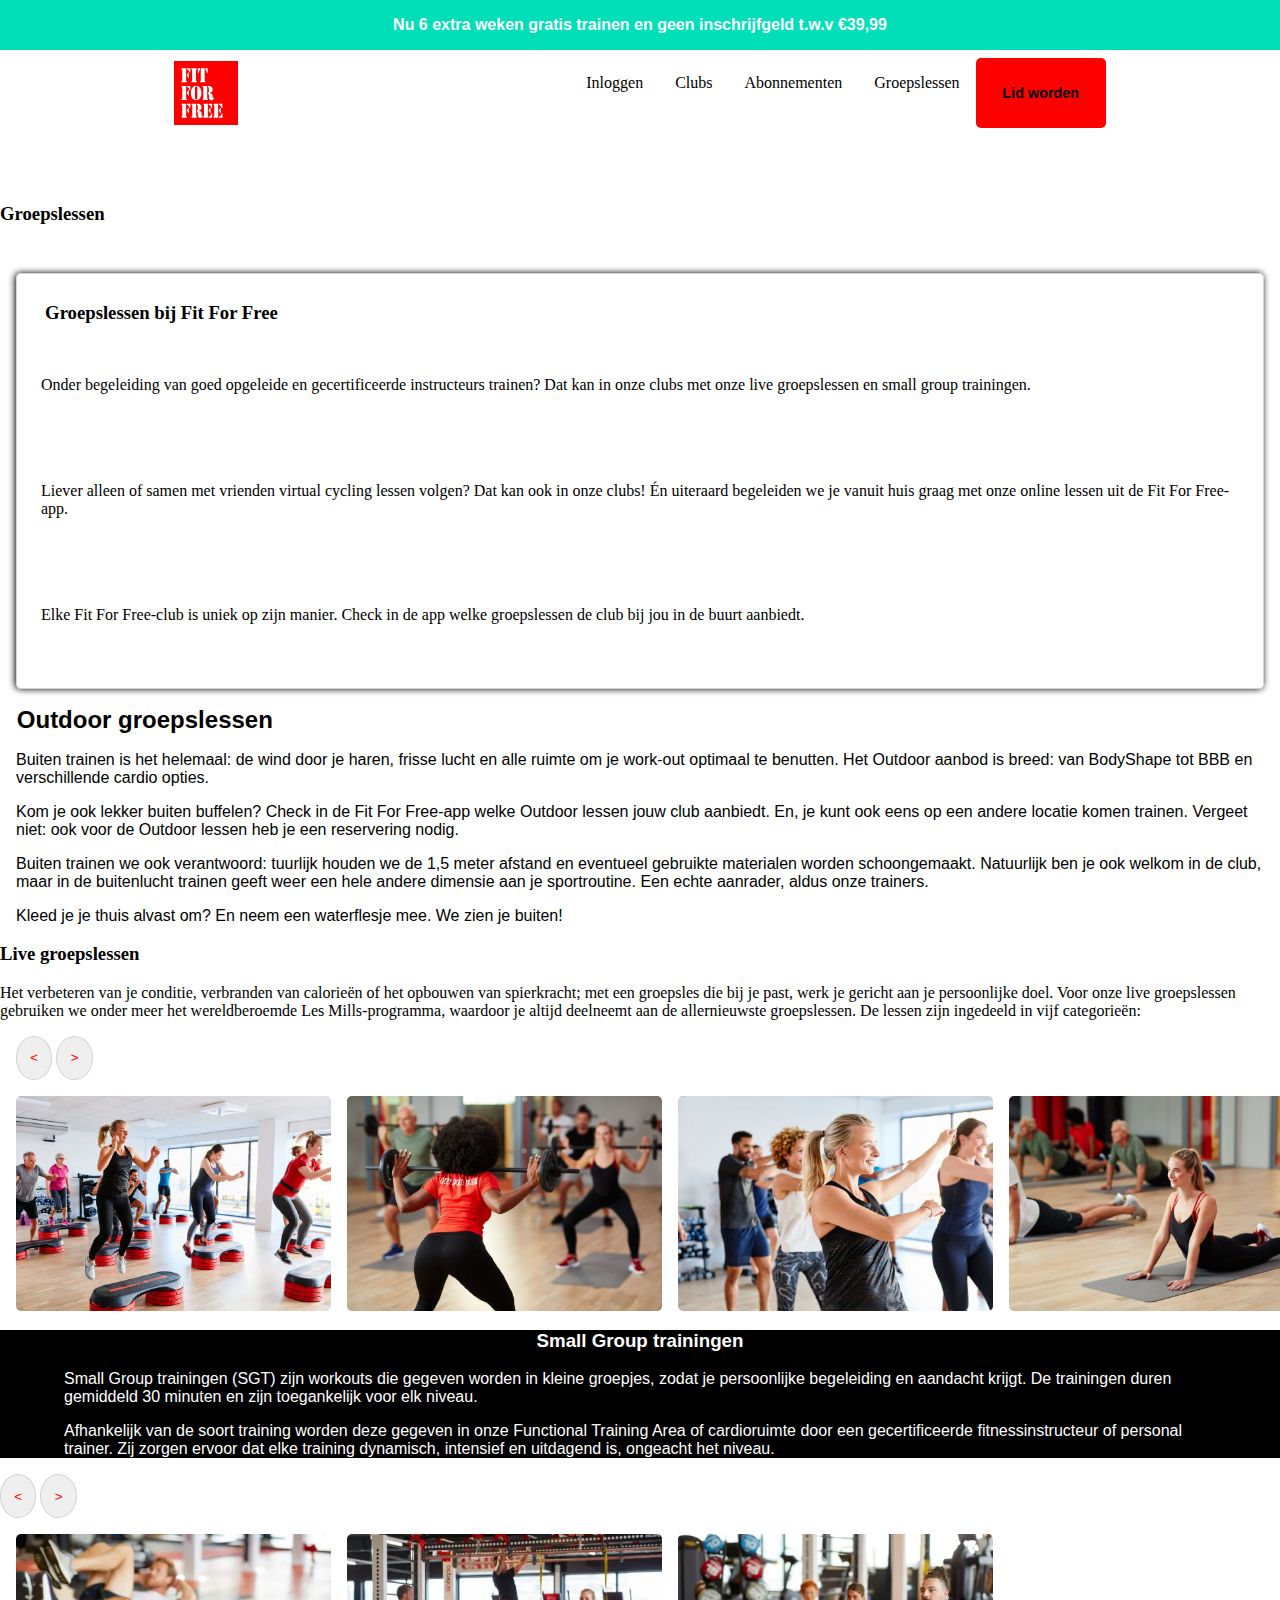
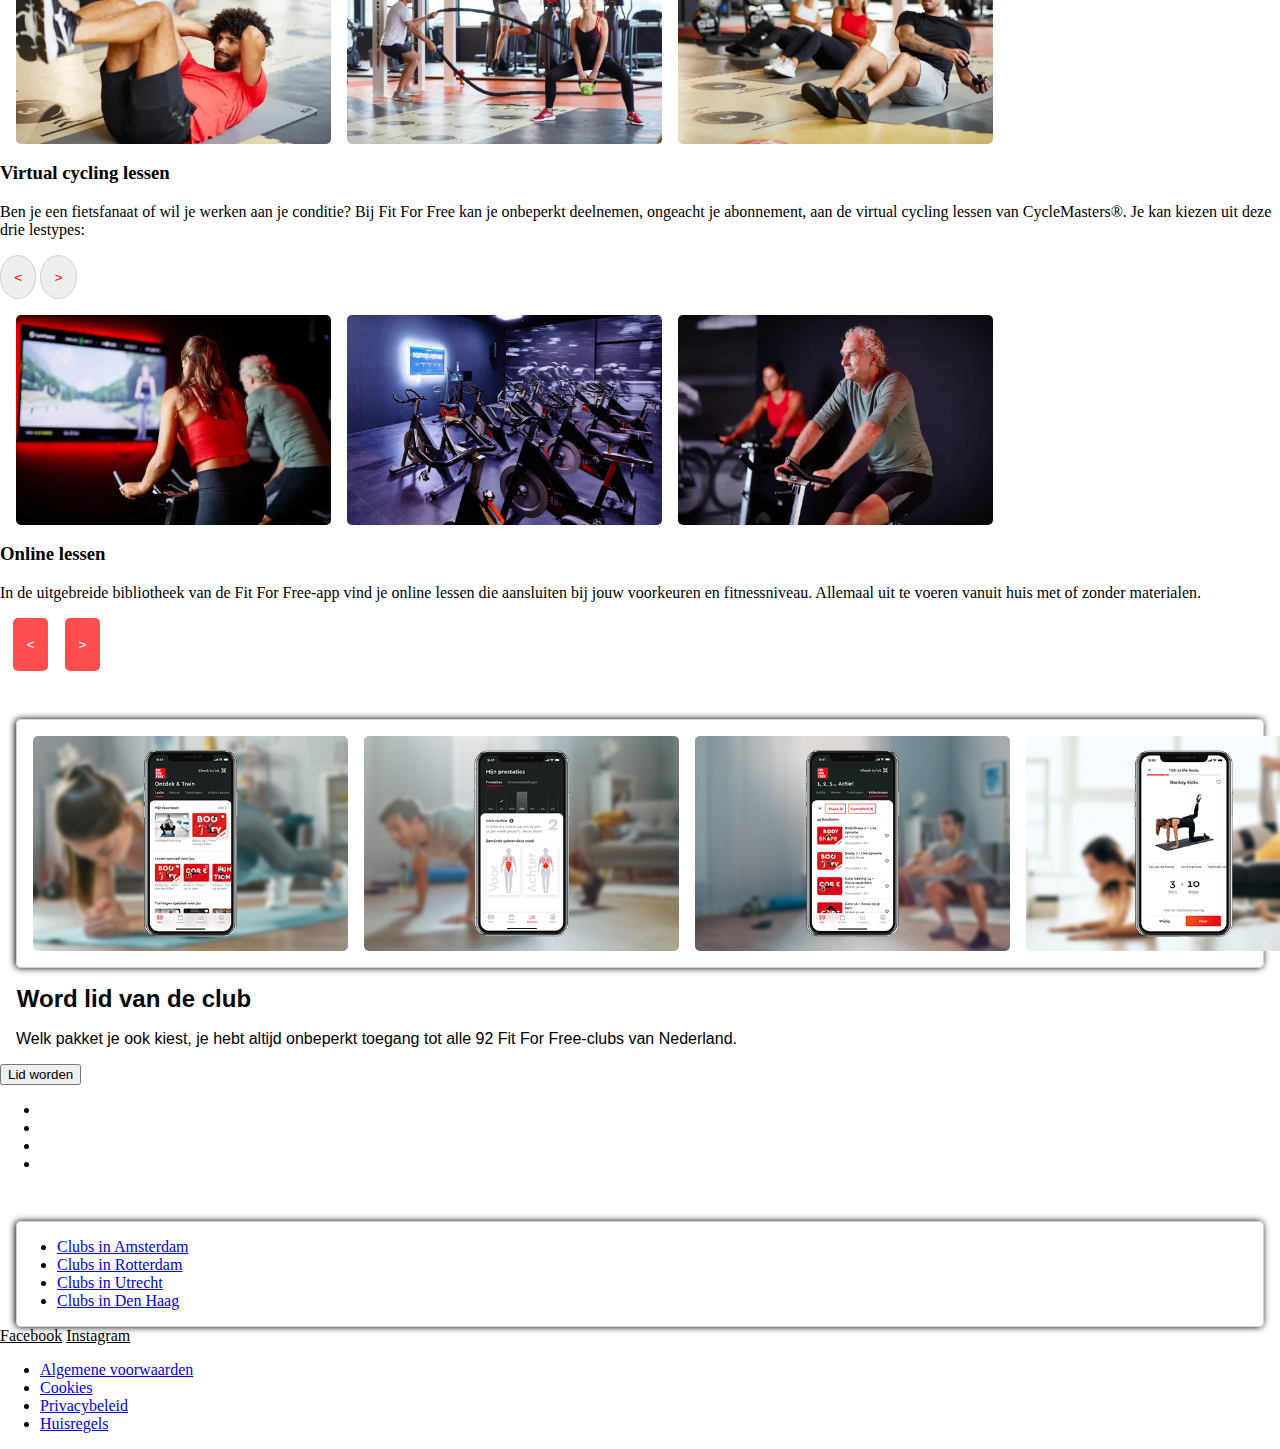
==== groepslessen.html @ 177fa926 "Add files via upload" ====
<!DOCTYPE html>
<html lang="nl">
<head>
    <meta charset="UTF-8">
    <meta http-equiv="X-UA-Compatible" content="IE=edge">
    <meta name="viewport" content="width=device-width, initial-scale=1.0">
    <title>Groepslessen</title>
    <link rel="stylesheet" href="styles/style.css">
</head>
<body>
    <header>
        <a class="toplink" href="#">Nu 6 extra weken gratis trainen en geen inschrijfgeld t.w.v €39,99</a>
        <nav>
            <img src="images/logo.svg" alt="">
            <button>Lid worden</button>
            <div class="wrapper">
                <div class="container">
                    <div class="menulogo"></div>
                    <div class="menulogo"></div>
                    <div class="menulogo"></div>
                </div>
            </div>
            <ul class="nav-links">
                <li><a href="#">Inloggen</a></li>
                <li><a href="#">Clubs</a></li>
                <li><a href="#">Abonnementen</a></li>
                <li><a href="#">Groepslessen</a></li>
                <li><a href="#">Lid worden</a></li>
            </ul>
        </nav>
    </header>
    <main>
        <section>
            <h2>Fit For Free</h2>
            <h3>Groepslessen</h3>
        </section>
        <section>
            <h3>
                Groepslessen bij Fit For Free
            </h3>
            <p>
                Onder begeleiding van goed opgeleide en gecertificeerde instructeurs trainen? Dat kan in onze clubs met onze live groepslessen en small group trainingen. 
            </p>
            <p>
                Liever alleen of samen met vrienden virtual cycling lessen volgen? Dat kan ook in onze clubs! Én uiteraard begeleiden we je vanuit huis graag met onze online lessen uit de Fit For Free-app. 
            </p>
            <p>
                Elke Fit For Free-club is uniek op zijn manier. Check in de app welke groepslessen de club bij jou in de buurt aanbiedt.
            </p>
        </section>
        <section>
            <h3>
                Outdoor groepslessen
            </h3>
            <p>
                Buiten trainen is het helemaal: de wind door je haren, frisse lucht en alle ruimte om je work-out optimaal te benutten. Het Outdoor aanbod is breed: van BodyShape tot BBB en verschillende cardio opties.
            </p>
            <p>
                Kom je ook lekker buiten buffelen? Check in de Fit For Free-app welke Outdoor lessen jouw club aanbiedt. En, je kunt ook eens op een andere locatie komen trainen. Vergeet niet: ook voor de Outdoor lessen heb je een reservering nodig.
            </p>
            <p>
                Buiten trainen  we ook verantwoord: tuurlijk houden we de 1,5 meter afstand en eventueel gebruikte materialen worden schoongemaakt. Natuurlijk ben je ook welkom in de club, maar in de buitenlucht trainen geeft weer een hele andere dimensie aan je sportroutine. Een echte aanrader, aldus onze trainers.
            </p>
            <p>
                Kleed je je thuis alvast om? En neem een waterflesje mee. We zien je buiten!
            </p>
        </section>
        <section>
            <h3>
                Live groepslessen
            </h3>
            <p>
                Het verbeteren van je conditie, verbranden van calorieën of het opbouwen van spierkracht; met een groepsles die bij je past, werk je gericht aan je persoonlijke doel. Voor onze live groepslessen gebruiken we onder meer het wereldberoemde Les Mills-programma, waardoor je altijd deelneemt aan de allernieuwste groepslessen. De lessen zijn ingedeeld in vijf categorieën: 
            </p>
        </section>
        <section>
            <button class="prevBtn"><</button>
            <button class="nextBtn">></button>
        </section>
        <section>
            <div class="carousel-slide">
                <img src="images/Conditie_groepslessen_-_Fit_For_Free.jpg" alt="">
                <img src="images/Kracht_groepslessen_-_Fit_For_Free.jpg" alt="">
                <img src="images/Groepsles_Zumba_-_Fit_For_Free.jpg" alt="">
                <img src="images/Body___mind_groepslessen_-_Fit_For_Free.jpg" alt="">
                <img src="images/Fight_groepslessen_-_Fit_For_Free.jpg" alt="">
            </div>
        </section>
        <section>
            <h3>
                Small Group trainingen
            </h3>
            <p>
                Small Group trainingen (SGT) zijn workouts die gegeven worden in kleine groepjes, zodat je persoonlijke begeleiding en aandacht krijgt. De trainingen duren gemiddeld 30 minuten en zijn toegankelijk voor elk niveau. 
            </p>
            <p>
                Afhankelijk van de soort training worden deze gegeven in onze Functional Training Area of cardioruimte door een gecertificeerde fitnessinstructeur of personal trainer. Zij zorgen ervoor dat elke training dynamisch, intensief en uitdagend is, ongeacht het niveau. 
            </p>
        </section>
        <section>
            <button class="prevBtn"><</button>
            <button class="nextBtn">></button>
        </section>
        <section>
            <div class="carousel-slide">
                <img src="images/Buikspieren_trainen_Fit_For_Free__1_.webp" alt="">
                <img src="images/spieren_opbouwen_Fit_For_Free__2___1_.webp" alt="">
                <img src="images/Smalll_group_trainigen_Fit_For_Free.webp" alt="">
            </div>
        </section>
        <section>
            <h3>Virtual cycling lessen</h3>
            <p>
                Ben je een fietsfanaat of wil je werken aan je conditie? Bij Fit For Free kan je onbeperkt deelnemen, ongeacht je abonnement, aan de virtual cycling lessen van CycleMasters®. Je kan kiezen uit deze drie lestypes:
            </p>
        </section>
        <section>
            <button class="prevBtn"><</button>
            <button class="nextBtn">></button>
        </section>
        <section>
            <div class="carousel-slide">
                <img src="images/Beat_Ride.webp" alt="">
                <img src="images/Spinning_-_Fit_For_Free.jpg" alt="">
                <img src="images/Cyclemaster_Scenic_ride_Fit_For_Free.webp" alt="">
            </div>
        </section>
        <h3>Online lessen</h3>
        <p>In de uitgebreide bibliotheek van de Fit For Free-app vind je online lessen die aansluiten bij jouw voorkeuren en fitnessniveau. Allemaal uit te voeren vanuit huis met of zonder materialen.</p>
    </main>
    <section>
        <button class="prevBtn"><</button>
        <button class="nextBtn">></button>
    </section>
    <section>
        <div class="carousel-slide">
            <img src="images/Train_overview.png" alt="">
            <img src="images/Mijn_prestaties.png" alt="">
            <img src="images/Videolessen_library.png" alt="">
            <img src="images/Exercise.png" alt="">
            <img src="images/Live_videoles.png" alt="">
            <img src="images/Videoles.png" alt="">
        </div>
    </section>
    <section>
        <h3>Word lid van de club</h3>
        <p>
            Welk pakket je ook kiest, je hebt altijd onbeperkt toegang tot alle 92 Fit For Free-clubs van Nederland.
        </p>
        <button>Lid worden</button>
    </section>
    <footer>
        <section>
            <ul>
                <li><a href="#">Pers</a></li>
                <li><a href="#">Contact</a></li>
                <li><a href="#">BedrijfsFitness</a></li>
                <li><a href="#">Werken bij Fit For Free</a></li>
            </ul>
        </section>
        <section>
            <ul>
                <li><a href="#">Clubs in Amsterdam</a></li>
                <li><a href="#">Clubs in Rotterdam</a></li>
                <li><a href="#">Clubs in Utrecht</a></li>
                <li><a href="#">Clubs in Den Haag</a></li>
            </ul>
        </section>
        <section>
            <a href="#">Facebook</a>
            <a href="#">Instagram</a>
        </section>
        <section>
            <ul>
                <li><a href="#">Algemene voorwaarden</a></li>
                <li><a href="#">Cookies</a></li>
                <li><a href="#">Privacybeleid</a></li>
                <li><a href="#">Huisregels</a></li>
            </ul>
        </section>
    </footer>
    <script src="scripts/script.js"></script>
</body>
</html>
---- styles/style.css ----
*{
    box-sizing: border-box;
  }
  
body{
    margin: 0;
    padding: 0;
}

.toplink{
    display: flex;
    justify-content: center;
    color: white;
    background-color: #00DFB7;
    padding: 1em;
    text-decoration: none;
    font-family: Arial, Helvetica, sans-serif;
    font-weight: bold;
    font-size: 1em;
}

/*nav*/
nav {
    display: flex;
    justify-content: space-around;
    align-items: center;
    background-color: white;
    color: black;
    margin: 0.5em;
}

nav img {
    width: 4em;
}
nav ul {
    margin: 0;
    padding: 0;
    display: flex;
}

nav li {
    list-style: none;
}

nav li:last-of-type {
    background-color: red;
    color: white;
    border: red 1px ;
    padding: .75em;
    border-radius: 5px;
    font-weight: bold;
    font-size: 0.9em;
    font-family: sans-serif;
}

nav button {
    position: absolute;
    top: 4.25em;
    right: 5rem;
    background-color: red;
    color: white;
    border: red 1px ;
    padding: 1.5em;
    border-radius: 5px;
    font-weight: bold;
    font-size: 0.9em;
    font-family: sans-serif;
}

@media (max-width: 525px) {
    nav button {
        position: absolute;
        top: 5.25em;
    }
}

nav a {
    text-decoration: none;
    color: black;
    padding: 1rem;
    display: block;
}

nav a:hover {
    color: red;
}

.wrapper {
    display: none;
    width: 90%;
    margin: 0 auto;
}

.container {
    position: absolute;
    top: 5em;
    right: 1rem;
    height: 25px;
    width: 40px;
    margin-top: 20px;
    display: flex;
    flex-direction: column;
    justify-content: space-between;
    align-items: center;
    cursor: pointer; 
}

.menulogo {
    height: 3px;
    width: 30px;
    background-color: red;
}

@media (min-width: 1200px) {
    nav button {
        display: none;
    }

    section:nth-of-type(2) {
        margin: auto;
    }

}

@media (max-width: 1200px) {
    .wrapper {
        display: flex;
        border-bottom: solid 1px lightgray;
    }

    nav ul {
        display: none;
    }

    nav {
        flex-direction: column;
        align-items: flex-start;
    }

    nav ul {
        flex-direction: column;
    }

    nav li a {
        padding: .75rem 1rem;
    }

    .nav-links.open {
        display: flex;
    }

    nav li:last-of-type {
        display: none;
    }
    

}
/*nav end*/

.welkom {
    padding: 15vh 0;
    background-image: url(images/Homepage_header_Yoga__1_.webp) ;
    background-repeat: no-repeat;
}

section:nth-of-type(1) div {
    margin: 1em;
}

section:nth-of-type(1) h2 {
    margin: .6em;
    font-size: 2em;
    font-family: sans-serif;
    color: white;
}

section:nth-of-type(1) button {
    height: 4em;
    border-radius: 5px;
    border: none;
    background-color: rgb(255, 78, 78);
    margin-left: 1em;
    color: white;
}

input[type="search"] {
    border: none;
    border-radius: 5px;
    width: 20em;
    height: 4em;
}

section:nth-of-type(1) a {
    color: white;
    text-decoration: none;
    padding: 1em;
}

section:nth-of-type(2) {
    display: flex;
    flex-direction: column;
    margin: 1em;
    border-bottom: solid black 2px;
    border-radius: 5px;
    margin: auto;
    margin-right: 1em;
    margin-left: 1em;
    margin-top: 3em;
    border: solid lightgray 1px;
    box-shadow: -1px 0px 7px 0px #000000;
}

section:nth-of-type(2) h3 {
    margin: 1.5em;
}

section:nth-of-type(2) p {
    margin: 1.5em;
    margin-bottom: 4em;
}

section:nth-of-type(2) button {
    background-color: red;
    color: white;
    border: red 1px ;
    display: flex;
    justify-content: flex-start;
    padding: 1.5em;
    margin-left: 1.9em;
    margin-right: 9em;
    margin-bottom: 1.5em;
    border-radius: 5px;
    font-weight: bold;
    font-size: 0.9em;
    font-family: sans-serif;
}

span:nth-of-type(1) section {
    display: flex;
    flex-direction: column;
    margin: 1em;
    border-bottom: solid black 2px;
    border-radius: 5px;
    box-shadow: -1px 0px 7px 0px #000000;
}

span:nth-of-type(1) button {
    background-color: red;
    color: white;
    border: red 1px ;
    display: flex;
    justify-content: flex-end;
    padding: 1.5em;
    margin-right: 1.9em;
    margin-left: 9em;
    margin-bottom: 1.5em;
    border-radius: 5px;
    font-weight: bold;
    font-size: 0.9em;
    font-family: sans-serif;
    justify-content: center;
}

section:nth-of-type(3) h3{
    font-family: sans-serif;
    margin: 0.7em;
    font-weight: bold;
    font-size: 1.5em;
}

section:nth-of-type(3) p {
    margin-top: 0;
    font-family: sans-serif;
    margin-left: 1em;
    margin-right: 1em;
}

section:nth-of-type(3) h4 {
    margin-bottom: 0.5em;
    margin-left: 1em;
    margin-right: 1em;
}

section:nth-of-type(3) a {
    color: black;
}

section img {
    border-radius: 5px;
}

/*carousel*/
.carousel-slide {
    display: flex;
    width: 100%;
    gap: 1em;
    margin: 1em;
}

.carousel-slide img {
    border-radius: 5px;
    width: 315px;
}

section:nth-of-type(5) {
    margin: 1em;
    justify-content: flex-end;
    width: 100%;
}

.prevBtn {
    padding: 1em;
    border-radius: 50%;
    border: solid 1px lightgrey;
    color: red;
}

.nextBtn {
    padding: 1em;
    border-radius: 50%;
    border: solid 1px lightgrey;
    color: red;
}
/*carousel end*/

section:nth-of-type(6) button {
    background-color: red;
    color: white;
    border: red 1px ;
    display: flex;
    justify-content: flex-end;
    padding: 1.5em;
    border-radius: 5px;
    font-weight: bold;
    font-size: 0.9em;
    font-family: sans-serif;
    justify-content: center;
}

section:nth-of-type(7) {
    background-color: black;
}

section:nth-of-type(7) h3 {
    color: white;
    font-family: sans-serif;
    display: flex;
    justify-content: center;
}

section:nth-of-type(7) p {
    color: white;
    font-family: sans-serif;
    display: flex;
    justify-content: center;
    margin-right: 4em;
    margin-left: 4em;
}


section:nth-of-type(7) button {
    background-color: red;
    color: white;
    border: red 1px ;
    display: flex;
    justify-content: flex-end;
    padding: 1.5em;
    border-radius: 5px;
    font-weight: bold;
    font-size: 0.9em;
    font-family: sans-serif;
    justify-content: center;
}
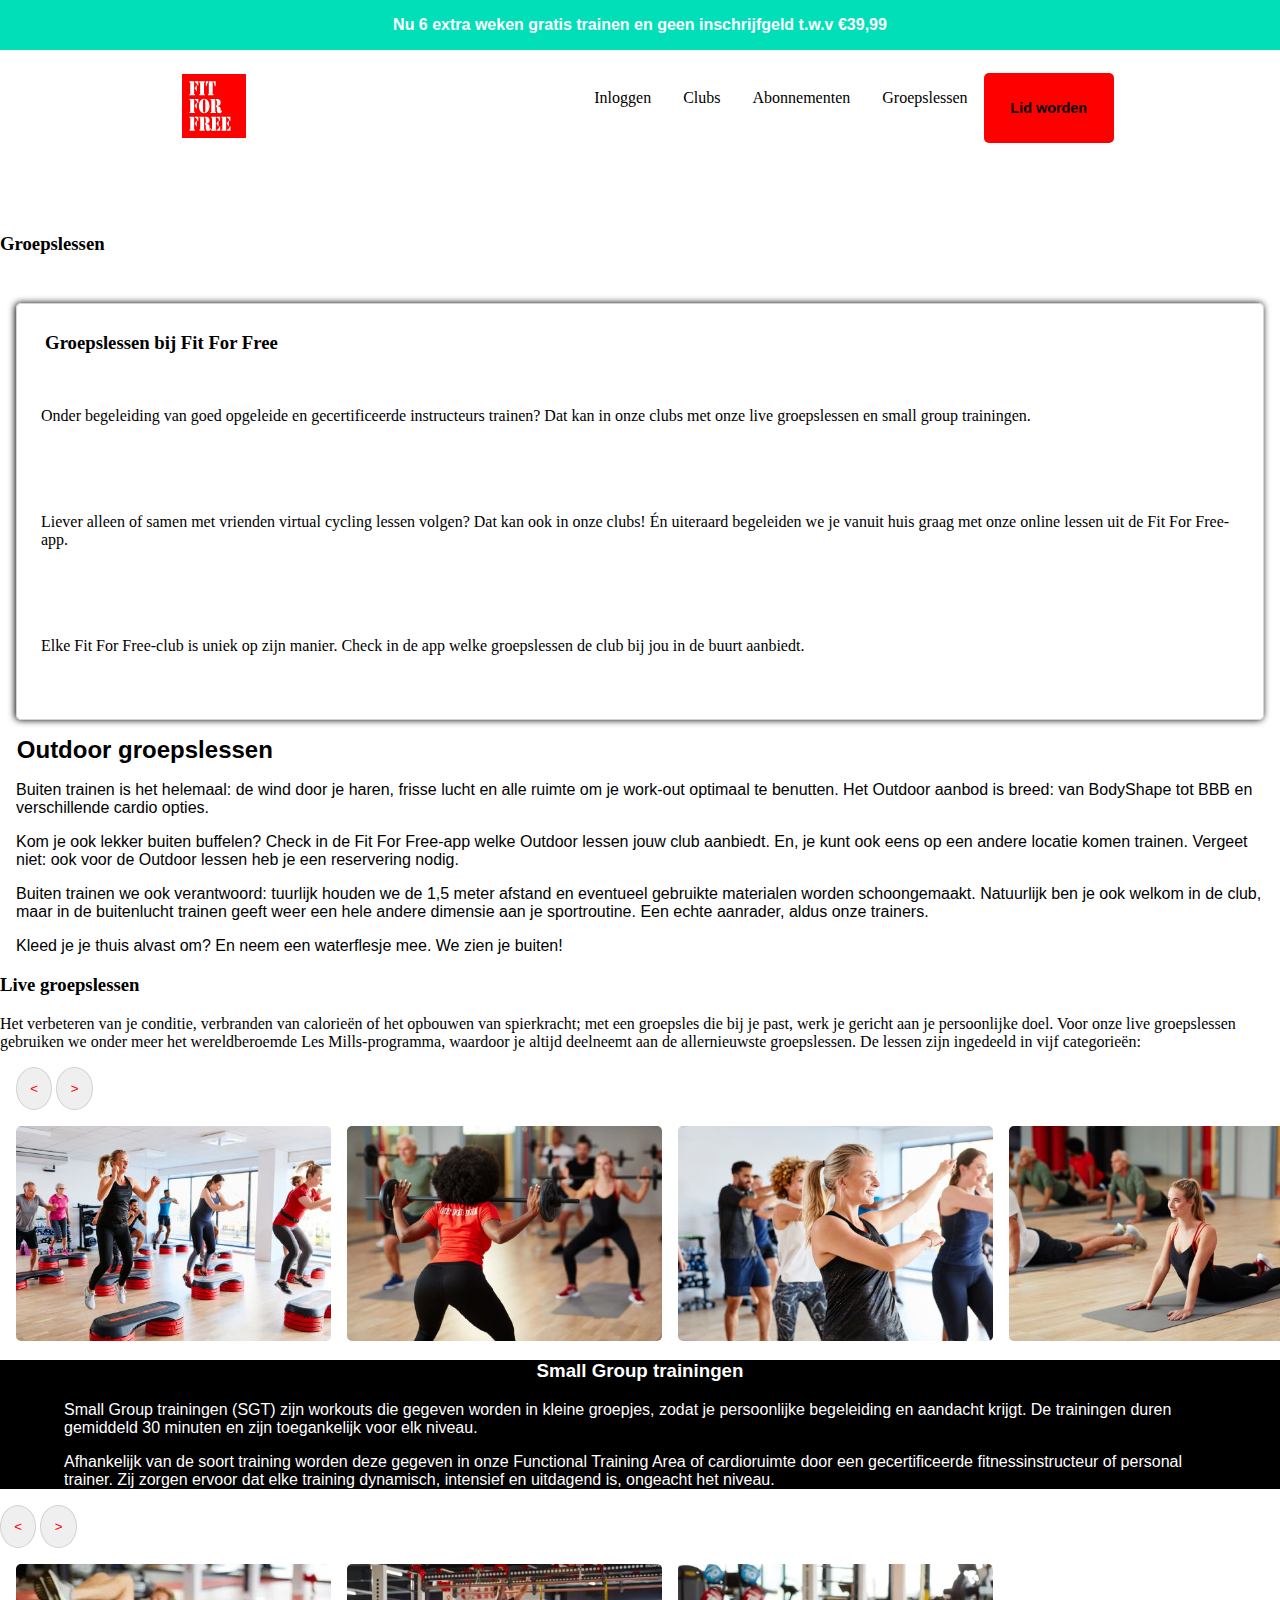
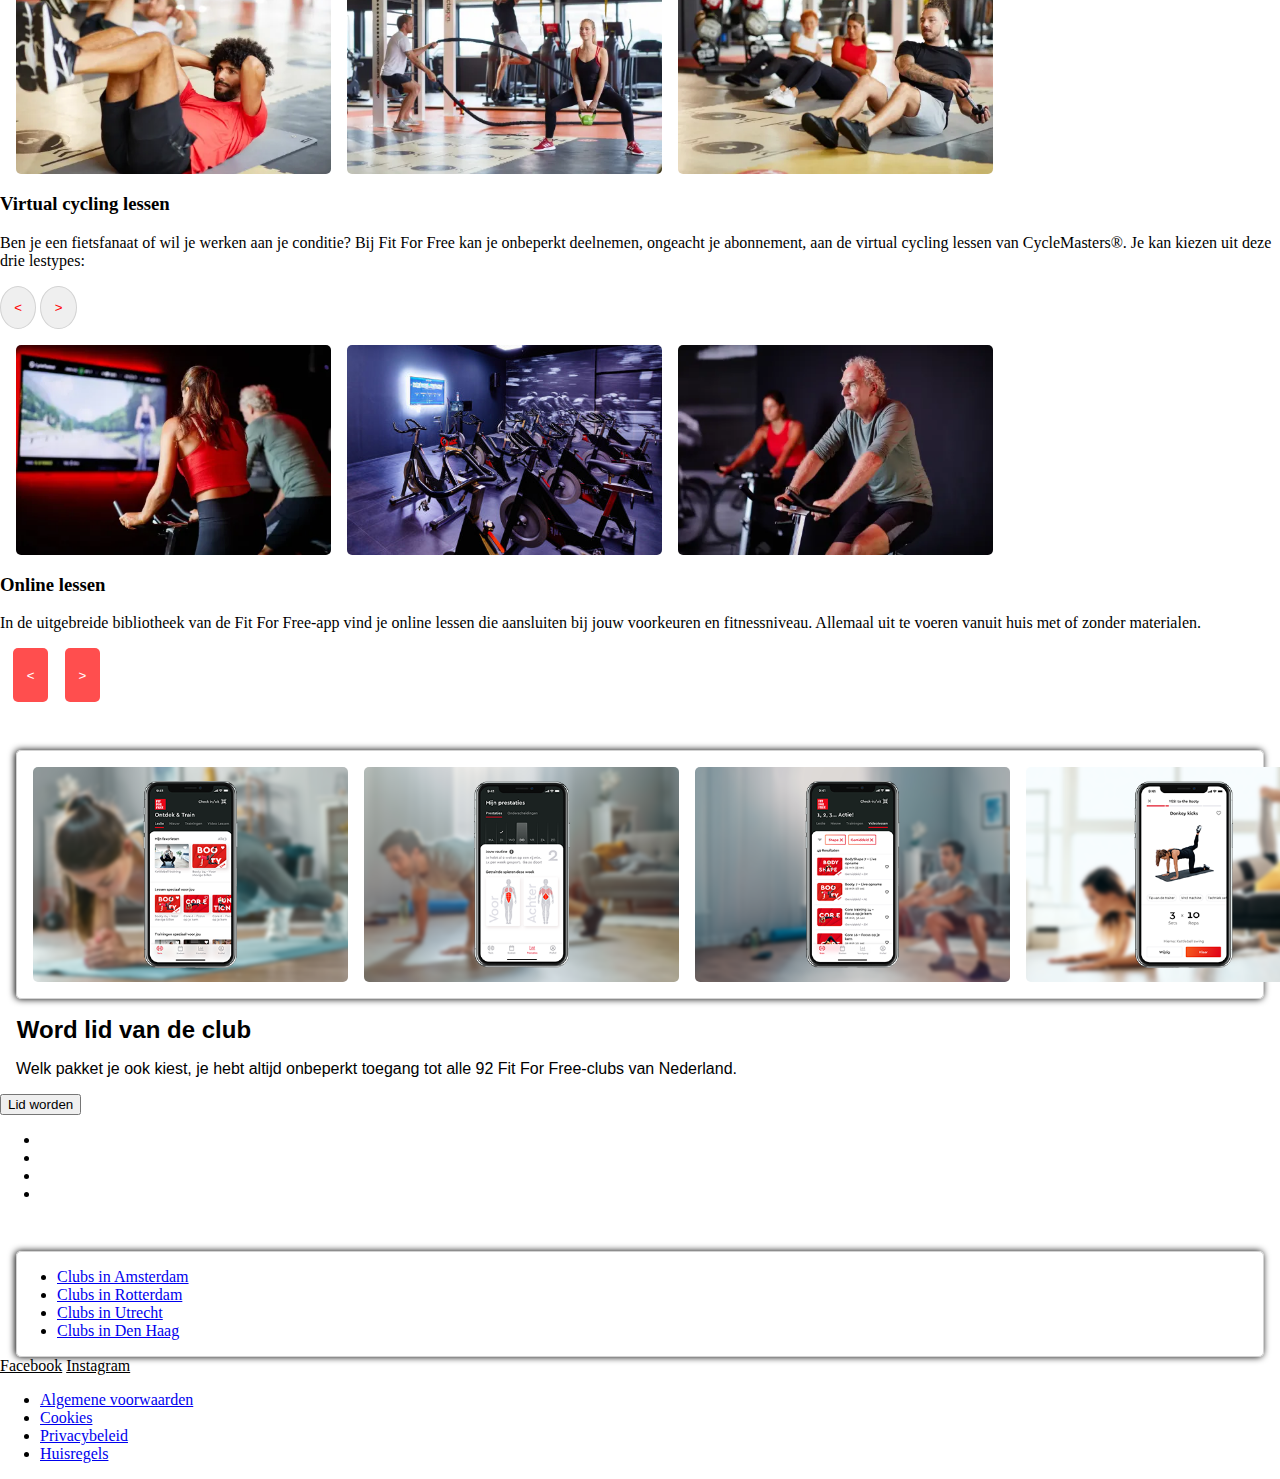
==== commit 411d5fa5: "Add files via upload" ====
--- a/groepslessen.html
+++ b/groepslessen.html
@@ -11,7 +11,7 @@
     <header>
         <a class="toplink" href="#">Nu 6 extra weken gratis trainen en geen inschrijfgeld t.w.v €39,99</a>
         <nav>
-            <img src="images/logo.svg" alt="">
+            <a href="index.html"><img src="images/logo.svg" alt=""></a>
             <button>Lid worden</button>
             <div class="wrapper">
                 <div class="container">
--- a/styles/style.css
+++ b/styles/style.css
@@ -159,7 +159,7 @@
 
 .welkom {
     padding: 15vh 0;
-    background-image: url(images/Homepage_header_Yoga__1_.webp) ;
+    background-image: url(../images/Homepage_header_Yoga__1_.png);
     background-repeat: no-repeat;
 }
 
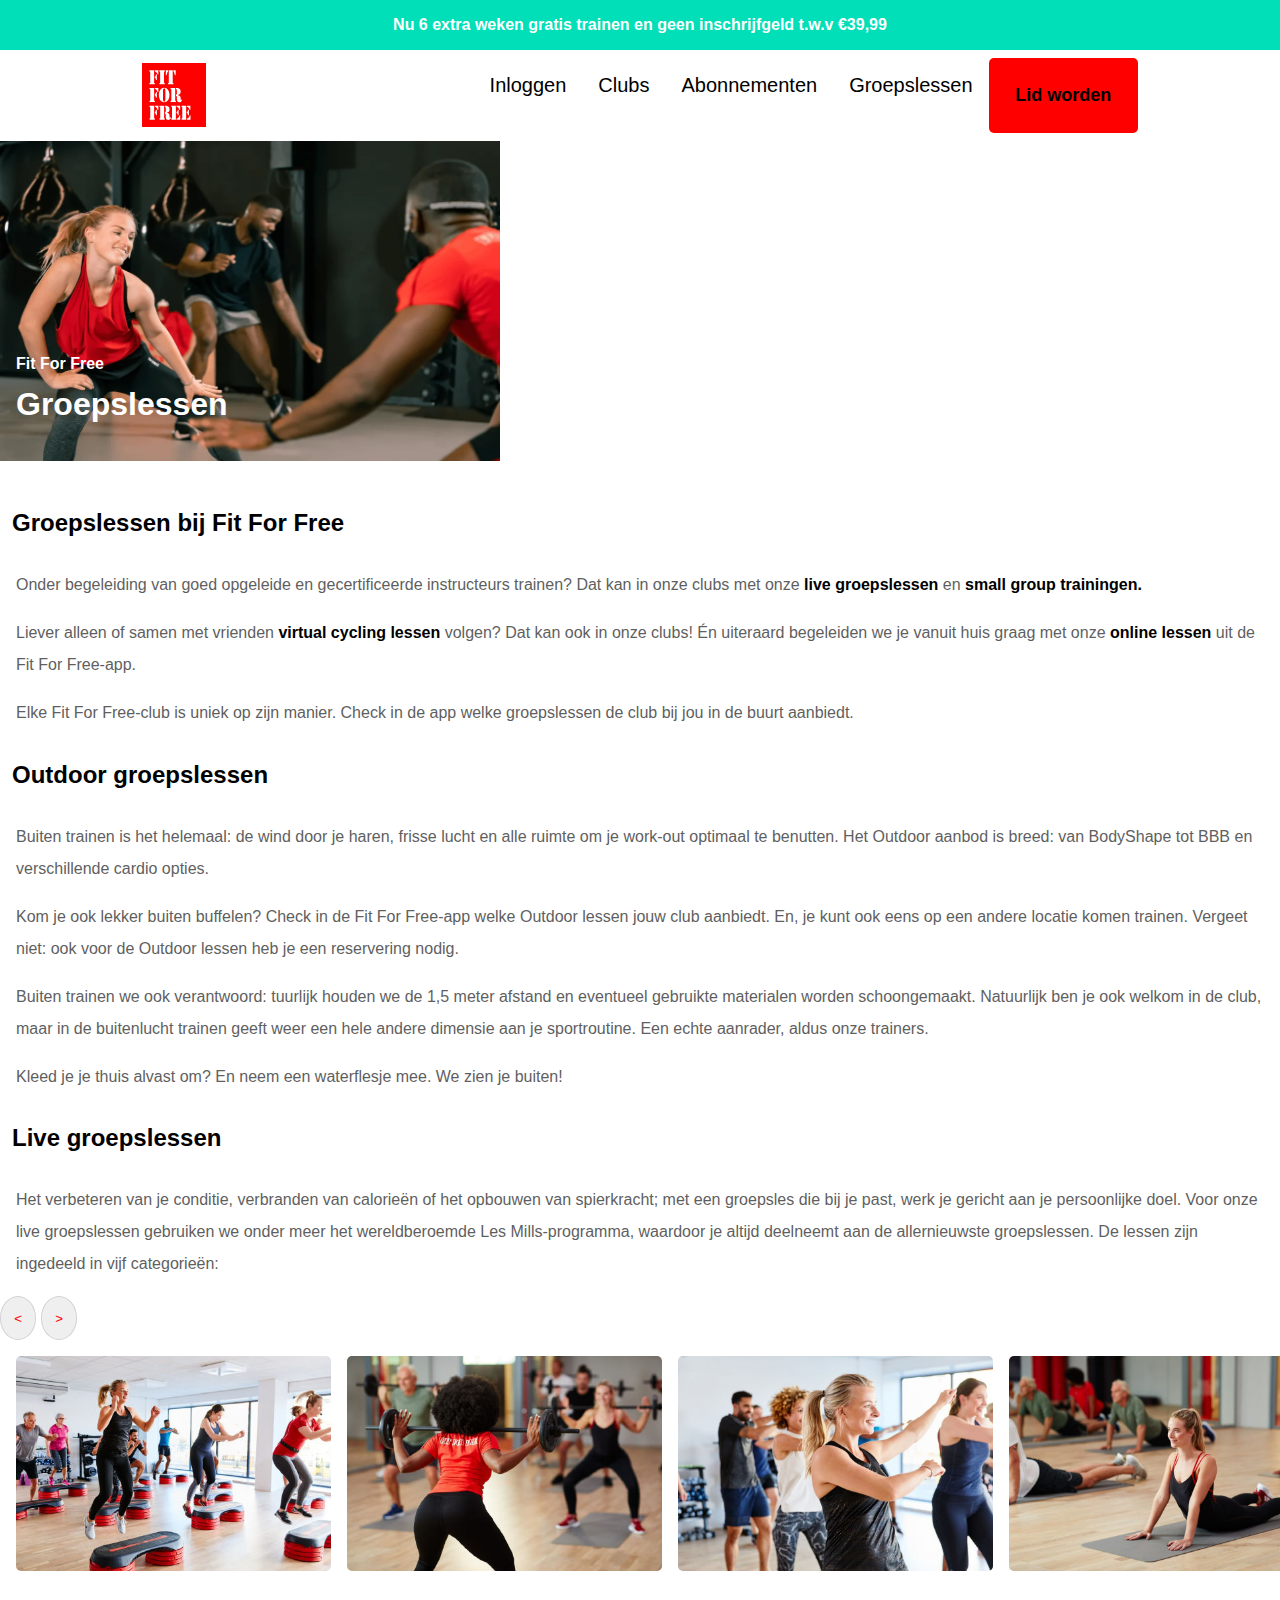
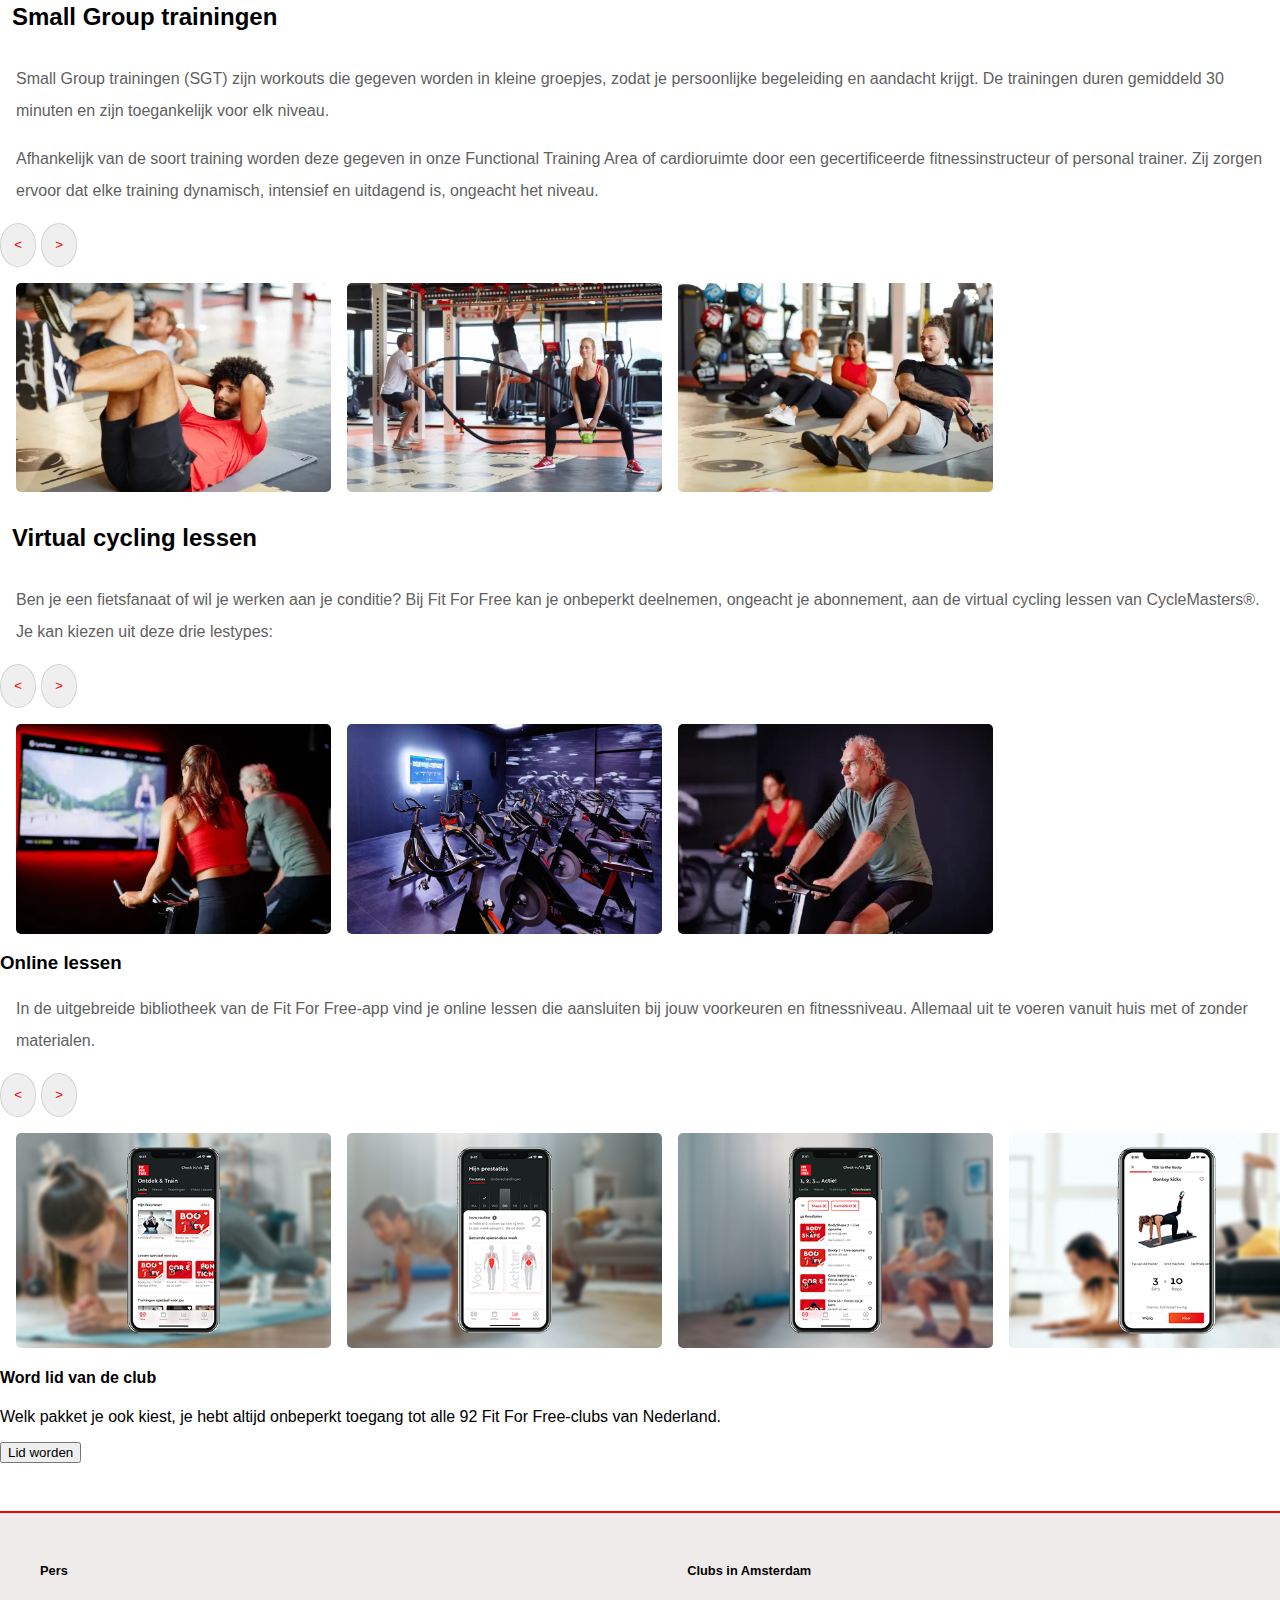
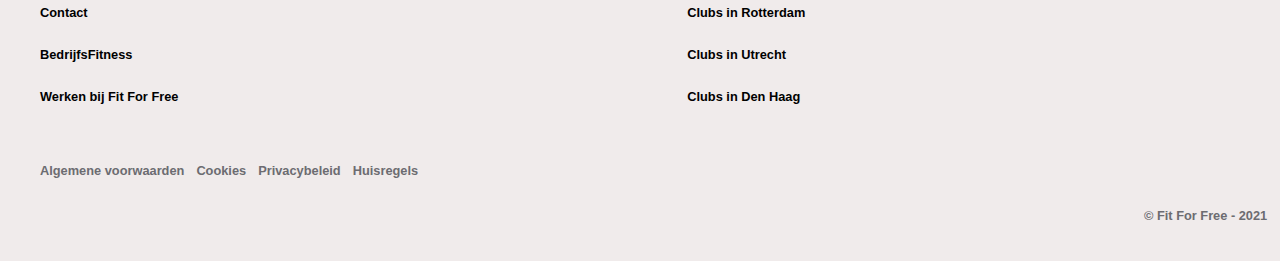
==== commit 088635b8: "Add files via upload" ====
--- a/groepslessen.html
+++ b/groepslessen.html
@@ -11,7 +11,7 @@
     <header>
         <a class="toplink" href="#">Nu 6 extra weken gratis trainen en geen inschrijfgeld t.w.v €39,99</a>
         <nav>
-            <a href="index.html"><img src="images/logo.svg" alt=""></a>
+            <img src="images/logo.svg" alt="">
             <button>Lid worden</button>
             <div class="wrapper">
                 <div class="container">
@@ -24,34 +24,38 @@
                 <li><a href="#">Inloggen</a></li>
                 <li><a href="#">Clubs</a></li>
                 <li><a href="#">Abonnementen</a></li>
-                <li><a href="#">Groepslessen</a></li>
+                <li><a href="groepslessen.html">Groepslessen</a></li>
                 <li><a href="#">Lid worden</a></li>
             </ul>
         </nav>
     </header>
-    <main>
+    <main class="groepslessenmain">
+
+        <!--section 1-->
         <section>
             <h2>Fit For Free</h2>
             <h3>Groepslessen</h3>
         </section>
-        <section>
-            <h3>
+
+        <!--section 2-->
+        <section>
+            <h4>
                 Groepslessen bij Fit For Free
-            </h3>
-            <p>
-                Onder begeleiding van goed opgeleide en gecertificeerde instructeurs trainen? Dat kan in onze clubs met onze live groepslessen en small group trainingen. 
-            </p>
-            <p>
-                Liever alleen of samen met vrienden virtual cycling lessen volgen? Dat kan ook in onze clubs! Én uiteraard begeleiden we je vanuit huis graag met onze online lessen uit de Fit For Free-app. 
-            </p>
-            <p>
-                Elke Fit For Free-club is uniek op zijn manier. Check in de app welke groepslessen de club bij jou in de buurt aanbiedt.
-            </p>
-        </section>
-        <section>
-            <h3>
+            </h4>
+            <p>
+                Onder begeleiding van goed opgeleide en gecertificeerde instructeurs trainen? Dat kan in onze clubs met onze <strong>live groepslessen </strong>en <strong>small group trainingen.</strong> <strong></strong>
+            </p>
+            <p>
+                Liever alleen of samen met vrienden <strong>virtual cycling lessen</strong> volgen? Dat kan ook in onze clubs! Én uiteraard begeleiden we je vanuit huis graag met onze <strong>online lessen</strong> uit de Fit For Free-app. 
+            </p>
+            <p>
+                Elke Fit For Free-club is uniek op zijn manier. Check in de <a>app</a> welke groepslessen de club bij jou in de buurt aanbiedt.
+            </p>
+        </section>
+        <section>
+            <h4>
                 Outdoor groepslessen
-            </h3>
+            </h4>
             <p>
                 Buiten trainen is het helemaal: de wind door je haren, frisse lucht en alle ruimte om je work-out optimaal te benutten. Het Outdoor aanbod is breed: van BodyShape tot BBB en verschillende cardio opties.
             </p>
@@ -66,9 +70,9 @@
             </p>
         </section>
         <section>
-            <h3>
+            <h4>
                 Live groepslessen
-            </h3>
+            </h4>
             <p>
                 Het verbeteren van je conditie, verbranden van calorieën of het opbouwen van spierkracht; met een groepsles die bij je past, werk je gericht aan je persoonlijke doel. Voor onze live groepslessen gebruiken we onder meer het wereldberoemde Les Mills-programma, waardoor je altijd deelneemt aan de allernieuwste groepslessen. De lessen zijn ingedeeld in vijf categorieën: 
             </p>
@@ -87,9 +91,9 @@
             </div>
         </section>
         <section>
-            <h3>
+            <h4>
                 Small Group trainingen
-            </h3>
+            </h4>
             <p>
                 Small Group trainingen (SGT) zijn workouts die gegeven worden in kleine groepjes, zodat je persoonlijke begeleiding en aandacht krijgt. De trainingen duren gemiddeld 30 minuten en zijn toegankelijk voor elk niveau. 
             </p>
@@ -109,7 +113,7 @@
             </div>
         </section>
         <section>
-            <h3>Virtual cycling lessen</h3>
+            <h4>Virtual cycling lessen</h3>
             <p>
                 Ben je een fietsfanaat of wil je werken aan je conditie? Bij Fit For Free kan je onbeperkt deelnemen, ongeacht je abonnement, aan de virtual cycling lessen van CycleMasters®. Je kan kiezen uit deze drie lestypes:
             </p>
@@ -143,34 +147,39 @@
         </div>
     </section>
     <section>
-        <h3>Word lid van de club</h3>
+        <h4>Word lid van de club</h3>
         <p>
             Welk pakket je ook kiest, je hebt altijd onbeperkt toegang tot alle 92 Fit For Free-clubs van Nederland.
         </p>
         <button>Lid worden</button>
     </section>
     <footer>
-        <section>
-            <ul>
-                <li><a href="#">Pers</a></li>
-                <li><a href="#">Contact</a></li>
-                <li><a href="#">BedrijfsFitness</a></li>
-                <li><a href="#">Werken bij Fit For Free</a></li>
-            </ul>
-        </section>
-        <section>
-            <ul>
-                <li><a href="#">Clubs in Amsterdam</a></li>
-                <li><a href="#">Clubs in Rotterdam</a></li>
-                <li><a href="#">Clubs in Utrecht</a></li>
-                <li><a href="#">Clubs in Den Haag</a></li>
-            </ul>
-        </section>
-        <section>
-            <a href="#">Facebook</a>
-            <a href="#">Instagram</a>
-        </section>
-        <section>
+        <span>
+            <!--span section 1-->
+            <section>
+                    <ul>
+                        <li><a href="#">Pers</a></li>
+                        <li><a href="#">Contact</a></li>
+                        <li><a href="#">BedrijfsFitness</a></li>
+                        <li><a href="#">Werken bij Fit For Free</a></li>
+                    </ul>
+            </section>
+            <!--span section 2-->
+            <section>
+                <ul>
+                    <li><a href="#">Clubs in Amsterdam</a></li>
+                    <li><a href="#">Clubs in Rotterdam</a></li>
+                    <li><a href="#">Clubs in Utrecht</a></li>
+                    <li><a href="#">Clubs in Den Haag</a></li>
+                </ul>
+            </section>
+        </span>
+        <section>
+            <a href="#"></a>
+            <a href="#"></a>
+        </section>
+
+        <section class="linksvoorwaarden">
             <ul>
                 <li><a href="#">Algemene voorwaarden</a></li>
                 <li><a href="#">Cookies</a></li>
@@ -178,6 +187,13 @@
                 <li><a href="#">Huisregels</a></li>
             </ul>
         </section>
+
+        <!--section 3-->
+        <section>
+            <p>
+                © Fit For Free - 2021
+            </p>
+        </section>
     </footer>
     <script src="scripts/script.js"></script>
 </body>
--- a/styles/style.css
+++ b/styles/style.css
@@ -5,6 +5,7 @@
 body{
     margin: 0;
     padding: 0;
+    font-family: sans-serif;
 }
 
 .toplink{
@@ -14,7 +15,6 @@
     background-color: #00DFB7;
     padding: 1em;
     text-decoration: none;
-    font-family: Arial, Helvetica, sans-serif;
     font-weight: bold;
     font-size: 1em;
 }
@@ -25,7 +25,6 @@
     justify-content: space-around;
     align-items: center;
     background-color: white;
-    color: black;
     margin: 0.5em;
 }
 
@@ -50,7 +49,11 @@
     border-radius: 5px;
     font-weight: bold;
     font-size: 0.9em;
-    font-family: sans-serif;
+}
+
+nav ul a {
+    color: black;
+    font-size: 1.25em;
 }
 
 nav button {
@@ -64,7 +67,6 @@
     border-radius: 5px;
     font-weight: bold;
     font-size: 0.9em;
-    font-family: sans-serif;
 }
 
 @media (max-width: 525px) {
@@ -76,7 +78,6 @@
 
 nav a {
     text-decoration: none;
-    color: black;
     padding: 1rem;
     display: block;
 }
@@ -125,11 +126,11 @@
 @media (max-width: 1200px) {
     .wrapper {
         display: flex;
-        border-bottom: solid 1px lightgray;
     }
 
     nav ul {
         display: none;
+        border-top: solid 1px lightgray;
     }
 
     nav {
@@ -142,7 +143,8 @@
     }
 
     nav li a {
-        padding: .75rem 1rem;
+        padding: 1.5rem 1rem;
+        font-size: 1.5em;
     }
 
     .nav-links.open {
@@ -157,30 +159,31 @@
 }
 /*nav end*/
 
+/*section 1 homepage*/
 .welkom {
-    padding: 15vh 0;
+    padding: 10vh 0;
     background-image: url(../images/Homepage_header_Yoga__1_.png);
     background-repeat: no-repeat;
-}
-
-section:nth-of-type(1) div {
+    background-size: 500px 320px;
+}
+
+.homepagemain section:nth-of-type(1) div {
     margin: 1em;
 }
 
-section:nth-of-type(1) h2 {
+.homepagemain section:nth-of-type(1) h2 {
     margin: .6em;
     font-size: 2em;
-    font-family: sans-serif;
-    color: white;
-}
-
-section:nth-of-type(1) button {
+    color: white;
+}
+
+.homepagemain section:nth-of-type(1) button {
     height: 4em;
     border-radius: 5px;
     border: none;
-    background-color: rgb(255, 78, 78);
-    margin-left: 1em;
-    color: white;
+    background-color: turquoise;
+    margin-left: 1em;
+    color: black;
 }
 
 input[type="search"] {
@@ -190,13 +193,16 @@
     height: 4em;
 }
 
-section:nth-of-type(1) a {
+.homepagemain section:nth-of-type(1) a {
     color: white;
     text-decoration: none;
     padding: 1em;
-}
-
-section:nth-of-type(2) {
+    font-size: 1.5em;
+}
+/*section 1 end*/
+
+/*section 2 homepage*/
+.homepagemain section:nth-of-type(2) {
     display: flex;
     flex-direction: column;
     margin: 1em;
@@ -205,21 +211,21 @@
     margin: auto;
     margin-right: 1em;
     margin-left: 1em;
-    margin-top: 3em;
+    margin-top: 2em;
     border: solid lightgray 1px;
     box-shadow: -1px 0px 7px 0px #000000;
 }
 
-section:nth-of-type(2) h3 {
+.homepagemain section:nth-of-type(2) h3 {
     margin: 1.5em;
 }
 
-section:nth-of-type(2) p {
+.homepagemain section:nth-of-type(2) p {
     margin: 1.5em;
     margin-bottom: 4em;
 }
 
-section:nth-of-type(2) button {
+.homepagemain section:nth-of-type(2) button {
     background-color: red;
     color: white;
     border: red 1px ;
@@ -232,10 +238,17 @@
     border-radius: 5px;
     font-weight: bold;
     font-size: 0.9em;
-    font-family: sans-serif;
-}
-
-span:nth-of-type(1) section {
+}
+/*section 2 homepage*/
+
+/*section 3 homepage*/
+.homepagemain section:nth-of-type(3) h3 {
+    margin: 1em;
+}
+/*section 3*/
+
+/*span section 1 homepage*/
+.homepagemain span:nth-of-type(1) section {
     display: flex;
     flex-direction: column;
     margin: 1em;
@@ -244,7 +257,71 @@
     box-shadow: -1px 0px 7px 0px #000000;
 }
 
-span:nth-of-type(1) button {
+.homepagemain span section:nth-of-type(1) div {
+   display: flex;
+   justify-content: space-between;
+   margin-top: 0;
+   margin-left: 1em;
+   margin-bottom: 0;
+}
+
+.homepagemain span section:nth-of-type(1) h4 {
+    font-size: 1.5em;
+    margin-left: .4em;
+}
+
+.homepagemain span section:nth-of-type(1) div ul {
+    padding-top: .5em;
+    margin-right: 1em;
+}
+
+.homepagemain span section:nth-of-type(1) div li {
+    list-style: none;
+    font-weight: bold;
+    padding-bottom: 0;
+}
+
+.homepagemain span section:nth-of-type(1) div li:first-of-type {
+    font-size: 1.2em;
+}
+
+.abonnement-list-items{
+    margin-right: 1em;
+}
+
+.homepagemain span section:nth-of-type(1) p {
+    font-weight: bold;
+    color: black;
+    margin-top: 0;
+    margin-left: 1.5em;
+}
+
+.homepagemain span section:nth-of-type(1) .abonnement-list-items strong {
+    color: black;
+}
+
+.homepagemain span section:nth-of-type(1) li {
+    color: rgb(95, 95, 95);
+    padding-bottom: 1em;
+    font-size: 1em;
+}
+
+
+.homepagemain span section:nth-of-type(1) li:nth-of-type(2) {
+    color: black;
+    font-weight: bold;
+}
+
+.homepagemain span section:nth-of-type(1) div li:nth-of-type(1) {
+    color: black;
+    font-weight: bold;
+}
+
+.homepagemain span section:nth-child(1) p:last-of-type {
+    margin-right: 1em;
+}
+
+.homepagemain span:nth-of-type(1) button {
     background-color: red;
     color: white;
     border: red 1px ;
@@ -260,32 +337,134 @@
     font-family: sans-serif;
     justify-content: center;
 }
-
-section:nth-of-type(3) h3{
+/*span section 1 end*/
+
+/*span section 2 homepage*/
+.homepagemain span:nth-of-type(2) section {
+    display: flex;
+    flex-direction: column;
+    margin: 1em;
+    border-bottom: solid black 2px;
+    border-radius: 5px;
+    box-shadow: -1px 0px 7px 0px #000000;
+}
+
+.homepagemain span section:nth-of-type(2) div {
+   display: flex;
+   justify-content: space-between;
+   margin-top: 0;
+   margin-left: 1em;
+   margin-bottom: 0;
+}
+
+.homepagemain span section:nth-of-type(2) h4 {
+    font-size: 1.5em;
+    margin-left: .4em;
+}
+
+.homepagemain span section:nth-of-type(2) div ul {
+    padding-top: 1em;
+    margin-right: 1em;
+}
+
+.homepagemain span section:nth-of-type(2) div li {
+    list-style: none;
+    font-weight: bold;
+    padding-bottom: 0;
+}
+
+.homepagemain span section:nth-of-type(2) div li:first-of-type {
+    font-size: 1.2em;
+}
+
+.abonnement-list-items{
+    margin-right: 1em;
+}
+
+.homepagemain span section:nth-of-type(2) h5 {
+    font-size: 1em;
+    color: black;
+    margin-top: 0;
+    margin-left: 1.5em;
+    margin-bottom: 0;
+    line-height: 1.8em;
+}
+
+.homepagemain span section:nth-of-type(2) p:first-of-type {
+    margin-top: 0;
+    line-height: 1.8em;
+}
+
+.homepagemain span section:nth-of-type(2) .abonnement-list-items strong {
+    color: black;
+}
+
+.homepagemain span section:nth-of-type(2) li {
+    color: rgb(95, 95, 95);
+    padding-bottom: 1em;
+    font-size: 1em;
+}
+
+
+.homepagemain span section:nth-of-type(2) li:nth-of-type(2) {
+    color: black;
+    font-weight: bold;
+}
+
+.homepagemain span section:nth-of-type(2) div li:nth-of-type(1) {
+    color: black;
+    font-weight: bold;
+}
+
+.homepagemain span section:nth-child(2) p:last-of-type {
+    margin-right: 1em;
+}
+
+.homepagemain span:nth-of-type(2) button {
+    background-color: red;
+    color: white;
+    border: red 1px ;
+    display: flex;
+    justify-content: flex-end;
+    padding: 1.5em;
+    margin-right: 1.9em;
+    margin-left: 9em;
+    margin-bottom: 1.5em;
+    border-radius: 5px;
+    font-weight: bold;
+    font-size: 0.9em;
+    font-family: sans-serif;
+    justify-content: center;
+}
+/*span section 2 end*/
+
+/*section 4 homepage*/
+.homepagemain section:nth-of-type(4) h3{
     font-family: sans-serif;
     margin: 0.7em;
     font-weight: bold;
     font-size: 1.5em;
 }
 
-section:nth-of-type(3) p {
+.homepagemain section:nth-of-type(4) p {
     margin-top: 0;
-    font-family: sans-serif;
-    margin-left: 1em;
-    margin-right: 1em;
-}
-
-section:nth-of-type(3) h4 {
+    margin-left: 1em;
+    margin-right: 1em;
+    color: #6C6C71;;
+}
+
+.homepagemain section:nth-of-type(4) h4 {
     margin-bottom: 0.5em;
     margin-left: 1em;
     margin-right: 1em;
 }
 
-section:nth-of-type(3) a {
-    color: black;
-}
-
-section img {
+.homepagemain section:nth-of-type(4) a {
+    color: black;
+}
+/*section 4 end*/
+
+.homepagemain section img {
     border-radius: 5px;
 }
 
@@ -302,7 +481,7 @@
     width: 315px;
 }
 
-section:nth-of-type(5) {
+.homepagemain section:nth-of-type(6) {
     margin: 1em;
     justify-content: flex-end;
     width: 100%;
@@ -323,51 +502,188 @@
 }
 /*carousel end*/
 
-section:nth-of-type(6) button {
+/*section 7 homepage*/
+.homepagemain section:nth-of-type(7) h3 {
+    margin: 0.7em;
+    font-weight: bold;
+    font-size: 1.5em;
+}
+
+.homepagemain section:nth-of-type(7) p {
+    margin-top: 0;
+    font-family: sans-serif;
+    margin-left: 1em;
+    margin-right: 1em;
+}
+
+.homepagemain section:nth-of-type(7) button {
     background-color: red;
     color: white;
     border: red 1px ;
-    display: flex;
-    justify-content: flex-end;
     padding: 1.5em;
     border-radius: 5px;
     font-weight: bold;
     font-size: 0.9em;
+    justify-content: center;
+    margin-left: 1em;
+    margin-bottom: 2em;
+}
+/*section 7 end*/
+
+/*section 8 homepage*/
+.homepagemain .app {
+    position: absolute;
+    width: 300px;
+    height: 220px;
+    left: 50%;
+    transform: translate(-50%, -50%);
+    top: -2em
+}
+
+.homepagemain section:nth-of-type(8) div {
+    display: flex;
+    justify-content: center;
+}
+
+.homepagemain section:nth-of-type(8) a {
+    width: 120px;
+    height: 40px;
+}
+
+.homepagemain section:nth-of-type(8) {
+    position: relative;
+    display: flex;
+    background-color: black;
+    justify-content: center;
+    flex-direction: column;
+    border-top: red 10px solid;
+    margin-top: 13em;
+}
+
+.homepagemain section:nth-of-type(8) h3 {
+    color: white;
     font-family: sans-serif;
-    justify-content: center;
-}
-
-section:nth-of-type(7) {
-    background-color: black;
-}
-
-section:nth-of-type(7) h3 {
-    color: white;
-    font-family: sans-serif;
-    display: flex;
-    justify-content: center;
-}
-
-section:nth-of-type(7) p {
-    color: white;
-    font-family: sans-serif;
+    display: flex;
+    justify-content: center;
+    font-size: 2em;
+    margin-top: 4em;
+}
+
+.homepagemain section:nth-of-type(8) p {
+    color: white;
     display: flex;
     justify-content: center;
     margin-right: 4em;
     margin-left: 4em;
-}
-
-
-section:nth-of-type(7) button {
+    margin-bottom: 2em;
+}
+
+
+.homepagemain section:nth-of-type(8) button {
     background-color: red;
     color: white;
     border: red 1px ;
+    padding: 1.5em;
+    border-radius: 5px;
+    font-weight: bold;
+    font-size: 0.9em;
+    justify-content: center;
+    margin: auto;
+    margin-bottom: 3em;
+}
+/*section 7 end*/
+
+/*footer*/
+footer {
+    border-top: 2px solid red;
+    margin-top: 3em;
+    background-color: #F0EBEB;
+}
+
+footer span {
+    margin-top: 2em;
+    display: flex;
+}
+
+footer span li {
+    padding-bottom: 1.5em;
+}
+
+footer span a {
+    color: black;
+}
+
+footer section li {
+    list-style: none;
+}
+
+footer section a {
+    text-decoration: none;
+    font-size: .8em;
+    font-weight: bold;
+}
+
+.linksvoorwaarden ul {
+    display: flex;
+    flex-wrap: wrap;
+    gap: .75em;
+}
+
+.linksvoorwaarden a {
+    color: #6C6C71;
+}
+
+footer section:nth-of-type(3) {
     display: flex;
     justify-content: flex-end;
-    padding: 1.5em;
-    border-radius: 5px;
-    font-weight: bold;
-    font-size: 0.9em;
-    font-family: sans-serif;
-    justify-content: center;
+    margin-right: 1em;
+    font-size: .8em;
+    font-weight: bold;
+    color: #6C6C71;
+    padding-bottom: 2em;
+}
+/*footer end*/
+
+/*groepslessen section 1*/
+.groepslessenmain section:nth-of-type(1) {
+    padding-top: 6vh;
+    padding-bottom: 6vh;
+    background-image: url(../images/New_Project__3_.png);
+    background-repeat: no-repeat;
+    background-size: 500px 320px;
+}
+
+.groepslessenmain section:nth-of-type(1) h2 {
+    margin-top: 10em;
+    color: white;
+    margin-left: 1em;
+    font-size: 1em;
+    margin-bottom: .5;
+}
+
+.groepslessenmain section:nth-of-type(1) h3 {
+    margin-top: 0;
+    color: white;
+    margin-left: .5em;
+    font-size: 2em;
+}
+
+.groepslessenmain section:nth-of-type(2) h4{
+    margin-top: 0;
+}
+
+.groepslessenmain h4 {
+    font-size: 1.5em;
+    margin-left: .5em;
+}
+
+.groepslessenmain p {
+    margin-left: 1em;
+    margin-right: 1em;
+    line-height: 2em;
+    color: rgb(95, 95, 95);
+}
+
+.groepslessenmain strong {
+    color: black;
 }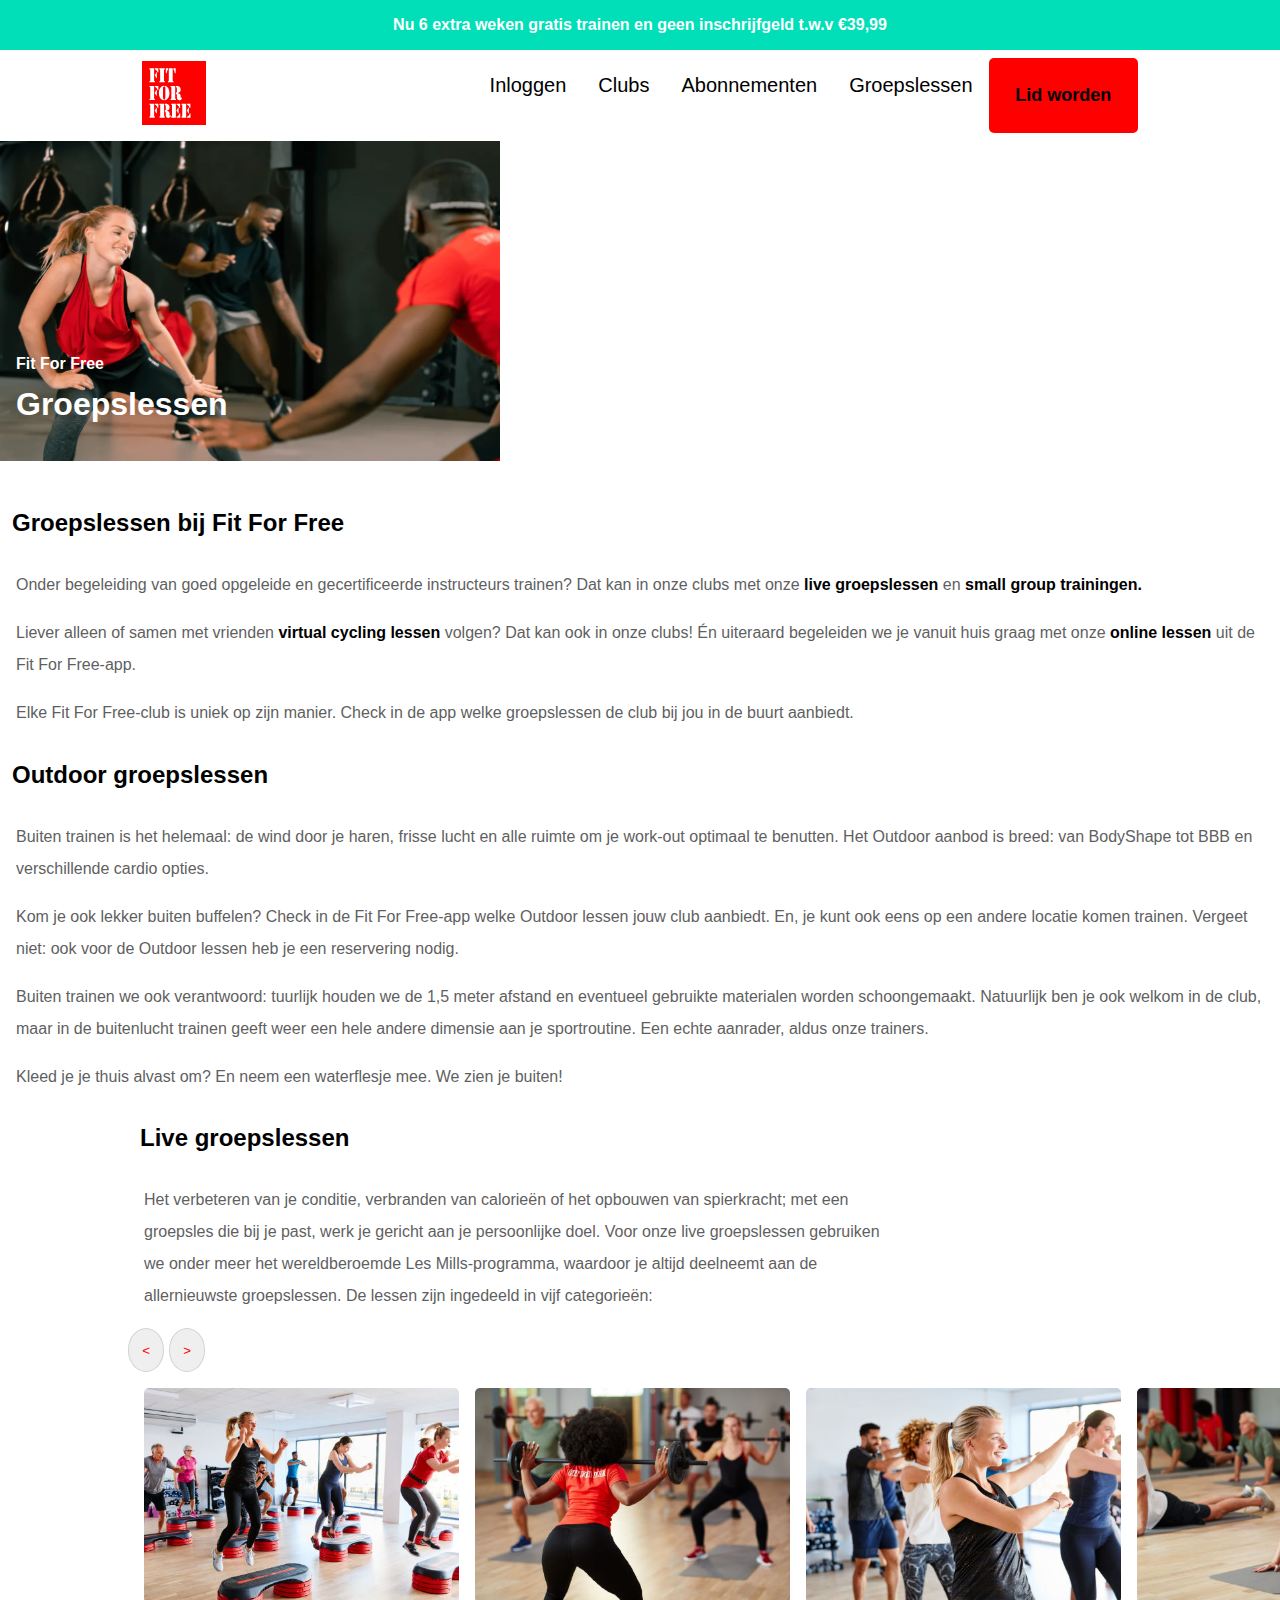
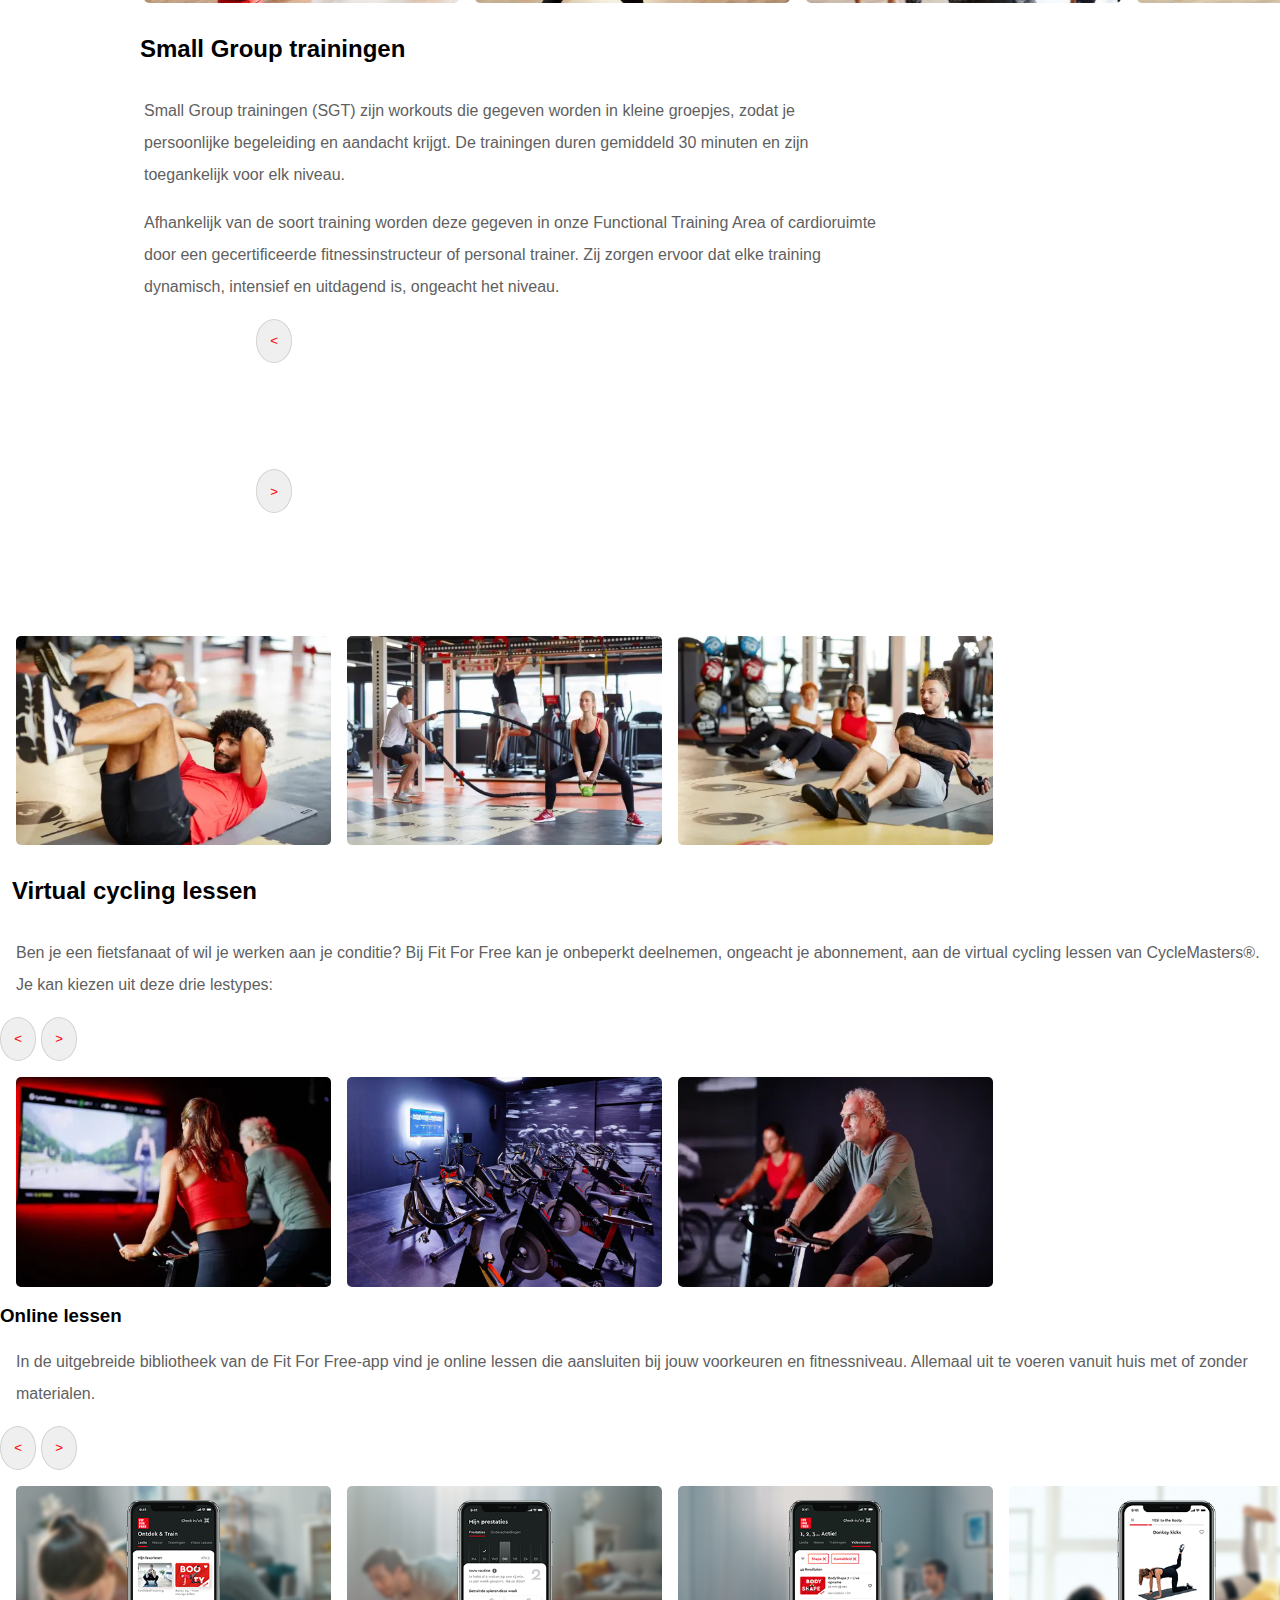
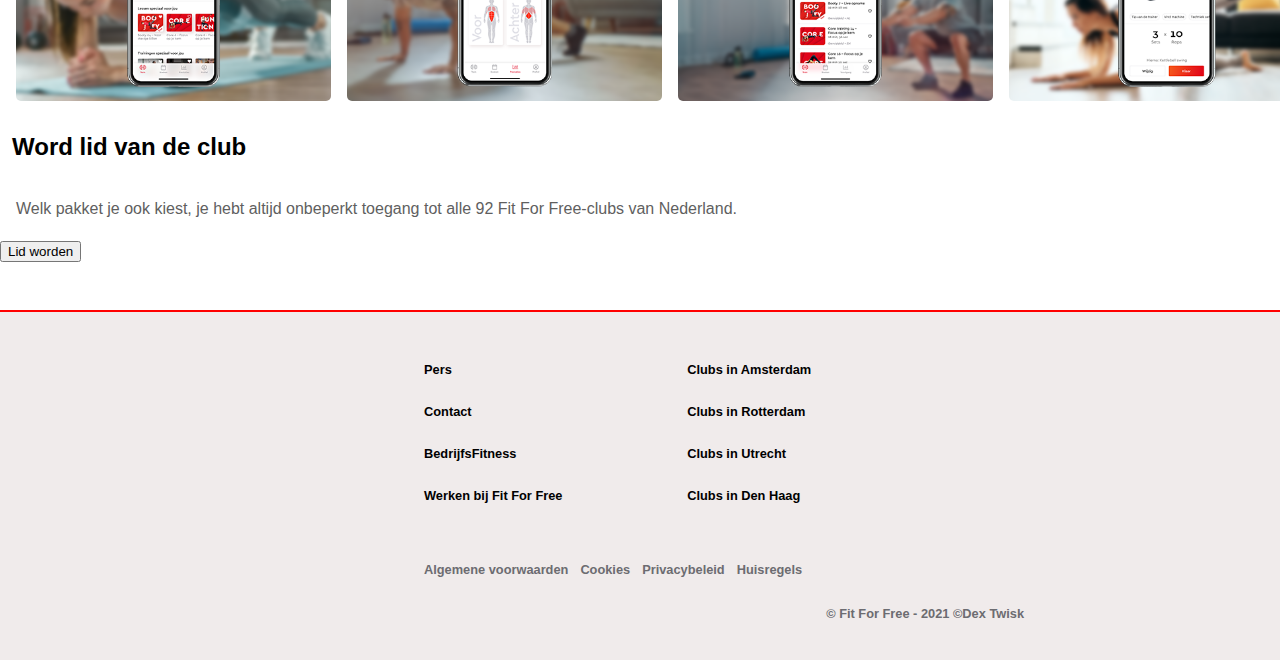
==== commit ad1eeef8: "Add files via upload" ====
--- a/groepslessen.html
+++ b/groepslessen.html
@@ -11,13 +11,15 @@
     <header>
         <a class="toplink" href="#">Nu 6 extra weken gratis trainen en geen inschrijfgeld t.w.v €39,99</a>
         <nav>
-            <img src="images/logo.svg" alt="">
+            <a href="index.html"><img src="images/logo.svg" alt=""></a>
             <button>Lid worden</button>
             <div class="wrapper">
-                <div class="container">
-                    <div class="menulogo"></div>
-                    <div class="menulogo"></div>
-                    <div class="menulogo"></div>
+                <div class="container" href="">
+                    <a href="#"></a>
+                        <div class="menulogo"></div>
+                        <div class="menulogo"></div>
+                        <div class="menulogo"></div>
+                    </a>
                 </div>
             </div>
             <ul class="nav-links">
@@ -130,29 +132,31 @@
             </div>
         </section>
         <h3>Online lessen</h3>
-        <p>In de uitgebreide bibliotheek van de Fit For Free-app vind je online lessen die aansluiten bij jouw voorkeuren en fitnessniveau. Allemaal uit te voeren vanuit huis met of zonder materialen.</p>
+        <p>
+            In de uitgebreide bibliotheek van de Fit For Free-app vind je online lessen die aansluiten bij jouw voorkeuren en fitnessniveau. Allemaal uit te voeren vanuit huis met of zonder materialen.
+        </p>
+        <section>
+            <button class="prevBtn"><</button>
+            <button class="nextBtn">></button>
+        </section>
+        <section>
+            <div class="carousel-slide">
+                <img src="images/Train_overview.png" alt="">
+                <img src="images/Mijn_prestaties.png" alt="">
+                <img src="images/Videolessen_library.png" alt="">
+                <img src="images/Exercise.png" alt="">
+                <img src="images/Live_videoles.png" alt="">
+                <img src="images/Videoles.png" alt="">
+            </div>
+        </section>
+        <section>
+            <h4>Word lid van de club</h3>
+            <p>
+                Welk pakket je ook kiest, je hebt altijd onbeperkt toegang tot alle 92 Fit For Free-clubs van Nederland.
+            </p>
+            <button>Lid worden</button>
+        </section>
     </main>
-    <section>
-        <button class="prevBtn"><</button>
-        <button class="nextBtn">></button>
-    </section>
-    <section>
-        <div class="carousel-slide">
-            <img src="images/Train_overview.png" alt="">
-            <img src="images/Mijn_prestaties.png" alt="">
-            <img src="images/Videolessen_library.png" alt="">
-            <img src="images/Exercise.png" alt="">
-            <img src="images/Live_videoles.png" alt="">
-            <img src="images/Videoles.png" alt="">
-        </div>
-    </section>
-    <section>
-        <h4>Word lid van de club</h3>
-        <p>
-            Welk pakket je ook kiest, je hebt altijd onbeperkt toegang tot alle 92 Fit For Free-clubs van Nederland.
-        </p>
-        <button>Lid worden</button>
-    </section>
     <footer>
         <span>
             <!--span section 1-->
@@ -191,7 +195,7 @@
         <!--section 3-->
         <section>
             <p>
-                © Fit For Free - 2021
+                © Fit For Free - 2021 ©Dex Twisk
             </p>
         </section>
     </footer>
--- a/styles/style.css
+++ b/styles/style.css
@@ -76,13 +76,13 @@
     }
 }
 
-nav a {
+nav ul a {
     text-decoration: none;
     padding: 1rem;
     display: block;
 }
 
-nav a:hover {
+nav ul a:hover {
     color: red;
 }
 
@@ -142,7 +142,7 @@
         flex-direction: column;
     }
 
-    nav li a {
+    nav ul li a {
         padding: 1.5rem 1rem;
         font-size: 1.5em;
     }
@@ -193,36 +193,71 @@
     height: 4em;
 }
 
+@media (max-width: 750px) {
+    
+} 
+
+@media (min-width: 750px) and (max-width: 1652px) {
+    .welkom {
+        padding: 10vh 0;
+        background-image: url(../images/Homepage_header_Circuit3.webp);
+        background-repeat: no-repeat;
+        background-size: 1450px 800px;
+        padding-top: 15em;
+        padding-bottom: 15em;
+    }
+}
+
+@media (min-width: 1652px) {
+    .welkom {
+        padding: 10vh 0;
+        background-image: url(../images/Homepage_header_Circuit3.webp);
+        background-repeat: no-repeat;
+        background-size: 1450px 800px;
+        padding-top: 15em;
+        padding-bottom: 15em;
+        border-left: solid lightgray 240px;
+        border-right: solid lightgray 240px;
+    }
+    
+}
+
 .homepagemain section:nth-of-type(1) a {
     color: white;
     text-decoration: none;
     padding: 1em;
     font-size: 1.5em;
 }
+
 /*section 1 end*/
 
 /*section 2 homepage*/
 .homepagemain section:nth-of-type(2) {
-    display: flex;
-    flex-direction: column;
     margin: 1em;
     border-bottom: solid black 2px;
     border-radius: 5px;
     margin: auto;
-    margin-right: 1em;
-    margin-left: 1em;
     margin-top: 2em;
     border: solid lightgray 1px;
     box-shadow: -1px 0px 7px 0px #000000;
 }
 
 .homepagemain section:nth-of-type(2) h3 {
-    margin: 1.5em;
+    margin-left: 1em;
+    margin-right: 1em;
+    margin-top: .8em;
+    font-size: 1.6em;
 }
 
 .homepagemain section:nth-of-type(2) p {
-    margin: 1.5em;
-    margin-bottom: 4em;
+    font-weight: bold;
+    margin-left: 1.5em;
+    margin-top: 0;
+}
+
+.homepagemain section:nth-of-type(2) li {
+    line-height: 1.75em;
+    color: rgb(95, 95, 95);
 }
 
 .homepagemain section:nth-of-type(2) button {
@@ -239,19 +274,197 @@
     font-weight: bold;
     font-size: 0.9em;
 }
-/*section 2 homepage*/
+
+@media (max-width: 750px) {
+    .homepagemain section:nth-of-type(2) {
+        display: flex;
+        flex-direction: column;
+        margin-right: 1em;
+        margin-left: 1em;
+    }
+}
+
+@media (min-width: 1540px) {
+    .homepagemain section:nth-of-type(2) {
+        display: flex;
+        margin-left: 20%;
+        margin-right: 20%;
+        height: 400px;
+    }
+
+    .homepagemain section:nth-of-type(2) div {
+        justify-content: column;
+        margin-right: 4em;
+    }
+
+    .homepagemain section:nth-of-type(2) img {
+        width: 50%;
+        object-fit: cover;
+    }
+
+    .homepagemain section:nth-of-type(2) li:last-of-type {
+        padding-bottom: 3em;
+    }
+
+}
+
+@media (min-width: 750px) and (max-width: 1540px) {
+    .homepagemain section:nth-of-type(2) {
+        display: flex;
+        margin-right: calc(25% - 15vw);
+        margin-left: calc(25% - 15vw);
+        height: 400px;
+    }
+
+    .homepagemain section:nth-of-type(2) div {
+        justify-content: column;
+        margin-right: 2em;
+    }
+
+    .homepagemain section:nth-of-type(2) img {
+        width: 50%;
+        object-fit: cover;
+    }
+
+    .homepagemain section:nth-of-type(2) li:nth-of-type(2) {
+        padding-bottom: 1em;
+    }
+}
+/*section 2 homepage end*/
 
 /*section 3 homepage*/
 .homepagemain section:nth-of-type(3) h3 {
     margin: 1em;
 }
+
+@media (min-width: 1540px) {
+    .homepagemain section:nth-of-type(3) {
+        margin-left: 25%;
+    }
+
+    .homepagemain span section:nth-of-type(1) button {
+        margin-top: 4.5em;
+        margin-left: 60%;
+        margin-right: 10;
+    }
+}
 /*section 3*/
+/*span 1 homepage*/
+@media (min-width: 1540px) {
+    .homepagemain span {
+        display: flex;
+        margin-left: 20%;
+        margin-right: 20%;
+        gap: 1em;
+    }
+
+    .homepagemain span section:nth-of-type(2) {
+        display: flex;
+        justify-content: column;
+        margin-left: 1em;
+        width: 100%;
+        height: 100%;
+        margin: 0;
+    }
+
+    .homepagemain span section:nth-of-type(1) {
+        width: 50%;
+
+    }
+
+    .homepagemain span section:nth-of-type(1) button {
+        margin-top: 1em;
+        margin-left: 60%;
+        margin-right: 8%;
+    }
+
+    .homepagemain span section:nth-of-type(2) img {
+        width: 100%;
+        height: 100%;
+    }
+
+    .homepagemain span section:nth-of-type(2) div {
+        margin-right: 1em;
+    }
+
+    .homepagemain span section:nth-of-type(2) div h4 {
+        margin-bottom: 0;
+        padding-bottom: 0;
+        padding-top: 0;
+    }
+
+    .homepagemain span section:nth-of-type(2) div ul {
+        margin-bottom: 0;
+        padding-bottom: 1em;
+        margin-right: 0;
+    }
+
+    .homepagemain span section:nth-of-type(2) div li:last-of-type {
+        padding-bottom: 0;
+    }
+
+    .homepagemain span section:nth-of-type(2) button {
+        margin-top: 1em;
+        margin-left: 60%;
+        margin-right: 8%;
+    }
+    
+    .homepagemain .abonnement-list-items {
+        margin-right: 1em;
+    }
+}
+
+@media (max-width: 750px) {
+    .homepagemain span:nth-of-type(1) {
+        margin: 1em;
+    }
+
+} 
+
+@media (min-width: 750px) and (max-width: 1540px) {
+    .homepagemain span {
+        display: flex;
+        margin-right: calc(25% - 15vw);
+        margin-left: calc(25% - 15vw);
+        gap: 1em;
+    }
+
+    .homepagemain span section:nth-of-type(2) {
+        display: flex;
+        justify-content: column;
+        margin-left: 1em;
+        width: 100%;
+        height: 100%;
+        margin: 0;
+    }
+
+    .homepagemain span section:nth-of-type(1) {
+        width: 50%;
+    }
+
+    .homepagemain span section:nth-of-type(1) button {
+        margin-top: 1em;
+        margin-left: 60%;
+        margin-right: 8%;
+    }
+
+    .homepagemain span section:nth-of-type(2) img {
+        width: 100%;
+    }
+
+    .homepagemain span section:nth-of-type(2) button {
+        margin-top: 1em;
+        margin-left: 60%;
+        margin-right: 8%;
+    }
+    
+}
+/*span homepage 1 end*/
 
 /*span section 1 homepage*/
 .homepagemain span:nth-of-type(1) section {
     display: flex;
     flex-direction: column;
-    margin: 1em;
     border-bottom: solid black 2px;
     border-radius: 5px;
     box-shadow: -1px 0px 7px 0px #000000;
@@ -302,7 +515,7 @@
 
 .homepagemain span section:nth-of-type(1) li {
     color: rgb(95, 95, 95);
-    padding-bottom: 1em;
+    line-height: 1.75em;
     font-size: 1em;
 }
 
@@ -340,15 +553,6 @@
 /*span section 1 end*/
 
 /*span section 2 homepage*/
-.homepagemain span:nth-of-type(2) section {
-    display: flex;
-    flex-direction: column;
-    margin: 1em;
-    border-bottom: solid black 2px;
-    border-radius: 5px;
-    box-shadow: -1px 0px 7px 0px #000000;
-}
-
 .homepagemain span section:nth-of-type(2) div {
    display: flex;
    justify-content: space-between;
@@ -363,7 +567,7 @@
 }
 
 .homepagemain span section:nth-of-type(2) div ul {
-    padding-top: 1em;
+    padding-top: .25em;
     margin-right: 1em;
 }
 
@@ -401,7 +605,6 @@
 
 .homepagemain span section:nth-of-type(2) li {
     color: rgb(95, 95, 95);
-    padding-bottom: 1em;
     font-size: 1em;
 }
 
@@ -416,11 +619,11 @@
     font-weight: bold;
 }
 
-.homepagemain span section:nth-child(2) p:last-of-type {
+.homepagemain span section:nth-of-type(2) p:last-of-type {
     margin-right: 1em;
 }
 
-.homepagemain span:nth-of-type(2) button {
+.homepagemain span:nth-of-type(1) button {
     background-color: red;
     color: white;
     border: red 1px ;
@@ -451,6 +654,7 @@
     margin-left: 1em;
     margin-right: 1em;
     color: #6C6C71;;
+    line-height: 1.8em;
 }
 
 .homepagemain section:nth-of-type(4) h4 {
@@ -461,6 +665,90 @@
 
 .homepagemain section:nth-of-type(4) a {
     color: black;
+}
+
+@media (min-width: 1540px) {
+    .homepagemain span {
+        display: flex;
+        margin-left: 20%;
+        margin-right: 20%;
+        gap: 1em;
+    }
+
+    .homepagemain span section:nth-of-type(2) {
+        display: flex;
+        justify-content: column;
+        margin-left: 1em;
+        width: 100%;
+        height: 100%;
+        margin: 0;
+    }
+
+    .homepagemain span section:nth-of-type(1) {
+        width: 50%;
+
+    }
+
+    .homepagemain span section:nth-of-type(1) button {
+        margin-top: 1em;
+        margin-left: 60%;
+        margin-right: 8%;
+    }
+
+    .homepagemain span section:nth-of-type(2) img {
+        width: 100%;
+        height: 100%;
+    }
+
+    .homepagemain span section:nth-of-type(2) div {
+        margin-right: 1em;
+    }
+
+    .homepagemain span section:nth-of-type(2) div h4 {
+        margin-bottom: 0;
+        padding-bottom: 0;
+        padding-top: 0;
+    }
+
+    .homepagemain span section:nth-of-type(2) div ul {
+        margin-bottom: 0;
+        padding-bottom: 1em;
+        margin-right: 0;
+    }
+
+    .homepagemain span section:nth-of-type(2) div li:last-of-type {
+        padding-bottom: 0;
+    }
+
+    .homepagemain span section:nth-of-type(2) button {
+        margin-top: 1em;
+        margin-left: 60%;
+        margin-right: 8%;
+    }
+    
+    .homepagemain .abonnement-list-items {
+        margin-right: 1em;
+    }
+}
+
+@media (max-width: 750px) {
+    section:nth-of-type(4) {
+        margin: 1em;
+    }
+} 
+
+@media (min-width: 750px) and (max-width: 1540px) {
+    section:nth-of-type(4) {
+        margin-right: 30%;
+        margin-left: calc(25% - 15vw);
+    }
+}
+
+@media (min-width: 1540px) {
+    section:nth-of-type(4) {
+        margin-left: 20%;
+        margin-right: 30%;
+    }
 }
 /*section 4 end*/
 
@@ -500,6 +788,46 @@
     border: solid 1px lightgrey;
     color: red;
 }
+
+@media (max-width: 750px) {
+    section:nth-of-type(5) {
+        margin: 1em;
+    }
+} 
+
+@media (min-width: 750px) and (max-width: 1540px) {
+    section:nth-of-type(5) {
+        margin-right: 30%;
+        margin-left: calc(25% - 15vw);
+    }
+}
+
+@media (min-width: 1540px) {
+    section:nth-of-type(5) {
+        margin-left: 20%;
+        margin-right: 30%;
+    }
+}
+
+@media (max-width: 750px) {
+    section:nth-of-type(6) {
+        margin: 1em;
+    }
+} 
+
+@media (min-width: 750px) and (max-width: 1540px) {
+    section:nth-of-type(6) {
+        margin-right: 30%;
+        margin-left: calc(25% - 15vw);
+    }
+}
+
+@media (min-width: 1540px) {
+    section:nth-of-type(6) {
+        padding-left: 20%;
+        padding-right: 30%;
+    }
+}
 /*carousel end*/
 
 /*section 7 homepage*/
@@ -527,6 +855,26 @@
     justify-content: center;
     margin-left: 1em;
     margin-bottom: 2em;
+}
+
+@media (max-width: 750px) {
+    section:nth-of-type(7) {
+        margin: 1em;
+    }
+} 
+
+@media (min-width: 750px) and (max-width: 1540px) {
+    section:nth-of-type(7) {
+        margin-right: 30%;
+        margin-left: calc(25% - 15vw);
+    }
+}
+
+@media (min-width: 1540px) {
+    section:nth-of-type(7) {
+        margin-left: 20%;
+        margin-right: 30%;
+    }
 }
 /*section 7 end*/
 
@@ -540,11 +888,6 @@
     top: -2em
 }
 
-.homepagemain section:nth-of-type(8) div {
-    display: flex;
-    justify-content: center;
-}
-
 .homepagemain section:nth-of-type(8) a {
     width: 120px;
     height: 40px;
@@ -563,19 +906,14 @@
 .homepagemain section:nth-of-type(8) h3 {
     color: white;
     font-family: sans-serif;
-    display: flex;
-    justify-content: center;
     font-size: 2em;
     margin-top: 4em;
 }
 
 .homepagemain section:nth-of-type(8) p {
     color: white;
-    display: flex;
-    justify-content: center;
-    margin-right: 4em;
-    margin-left: 4em;
     margin-bottom: 2em;
+    line-height: 1.8em;
 }
 
 
@@ -587,11 +925,104 @@
     border-radius: 5px;
     font-weight: bold;
     font-size: 0.9em;
-    justify-content: center;
-    margin: auto;
-    margin-bottom: 3em;
-}
-/*section 7 end*/
+}
+
+@media (max-width: 750px) {
+    section:nth-of-type(8) h3 {
+        display: flex;
+        justify-content: center;
+    }
+
+    section:nth-of-type(8) div {
+        display: flex;
+        justify-content: center;
+    }
+
+    section:nth-of-type(8) p {
+        display: flex;
+        justify-content: center;
+        margin-right: 4em;
+        margin-left: 4em;
+    }
+
+    section:nth-of-type(8) button {
+        display: flex;
+        justify-content: center;
+        margin-bottom: 3em;
+        margin-left: auto;
+        margin-right: auto;
+    }
+} 
+
+@media (min-width: 750px) and (max-width: 1540px) {
+    section:nth-of-type(8) h3 {
+        margin-left: 20%;
+        margin-right: 20%;   
+    }
+
+    section:nth-of-type(8) div {
+        margin-left: 20%;
+        margin-right: 20%;   
+    }
+
+    section:nth-of-type(8) p {
+        margin-left: 20%;
+        margin-right: 48%;  
+    }
+
+    section:nth-of-type(8) button {
+        margin-left: 20%;
+        margin-right: 70%;
+        justify-content: flex-start;
+        margin-bottom: 8em;
+    }
+
+    .homepagemain .app {
+        position: absolute;
+        width: 525px;
+        height: 375px;
+        left: 70%;
+        transform: translate(-50%, -50%);
+        top: -2em
+    }
+}
+
+@media (min-width: 1540px) {
+    section:nth-of-type(8) h3 {
+        margin-left: 20%;
+        margin-right: 20%;
+        justify-content: flex-start;
+    }
+
+    section:nth-of-type(8) div {
+        margin-left: 20%;
+        margin-right: 20%;
+        justify-content: flex-start;
+    }
+
+    section:nth-of-type(8) p {
+        margin-left: 20%;
+        margin-right: 48%;
+        justify-content: flex-start;
+    }
+
+    section:nth-of-type(8) button {
+        margin-left: 20%;
+        margin-right: 70%;
+        justify-content: flex-start;
+        margin-bottom: 8em;
+    }
+
+    .homepagemain .app {
+        position: absolute;
+        width: 525px;
+        height: 375px;
+        left: 70%;
+        transform: translate(-50%, -50%);
+        top: -2em
+    }
+}
+/*section 8 end*/
 
 /*footer*/
 footer {
@@ -613,6 +1044,15 @@
     color: black;
 }
 
+@media (min-width: 750px) {
+    footer span {
+        margin-left: 30%;
+        margin-right: 30%;
+    }
+}
+
+/*footer span end*/
+
 footer section li {
     list-style: none;
 }
@@ -642,6 +1082,21 @@
     color: #6C6C71;
     padding-bottom: 2em;
 }
+
+@media (min-width: 750px) {
+    footer .linksvoorwaarden {
+        margin-left: 30%;
+        margin-right: 20%;
+    }
+}
+
+@media (min-width: 750px) {
+    footer section:nth-of-type(3) {
+        margin-left: 30%;
+        margin-right: 20%;
+    }
+}
+
 /*footer end*/
 
 /*groepslessen section 1*/
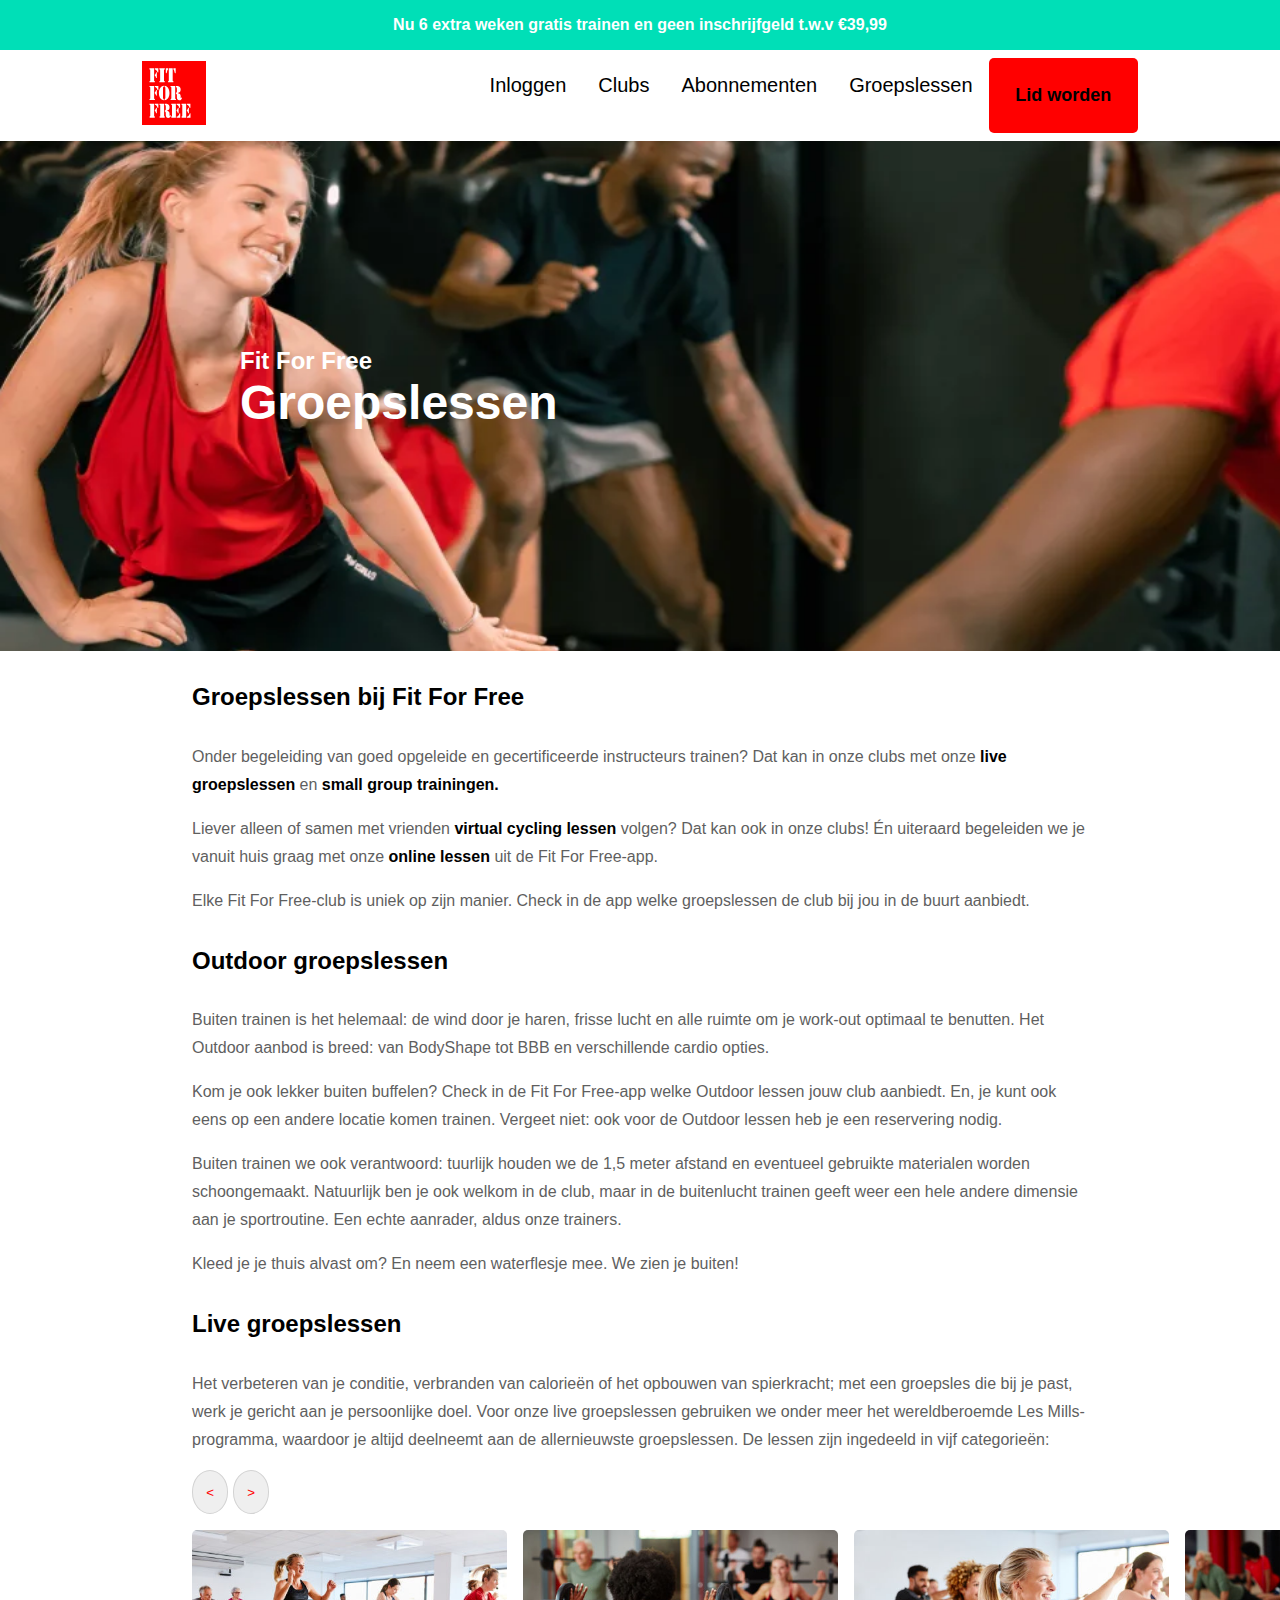
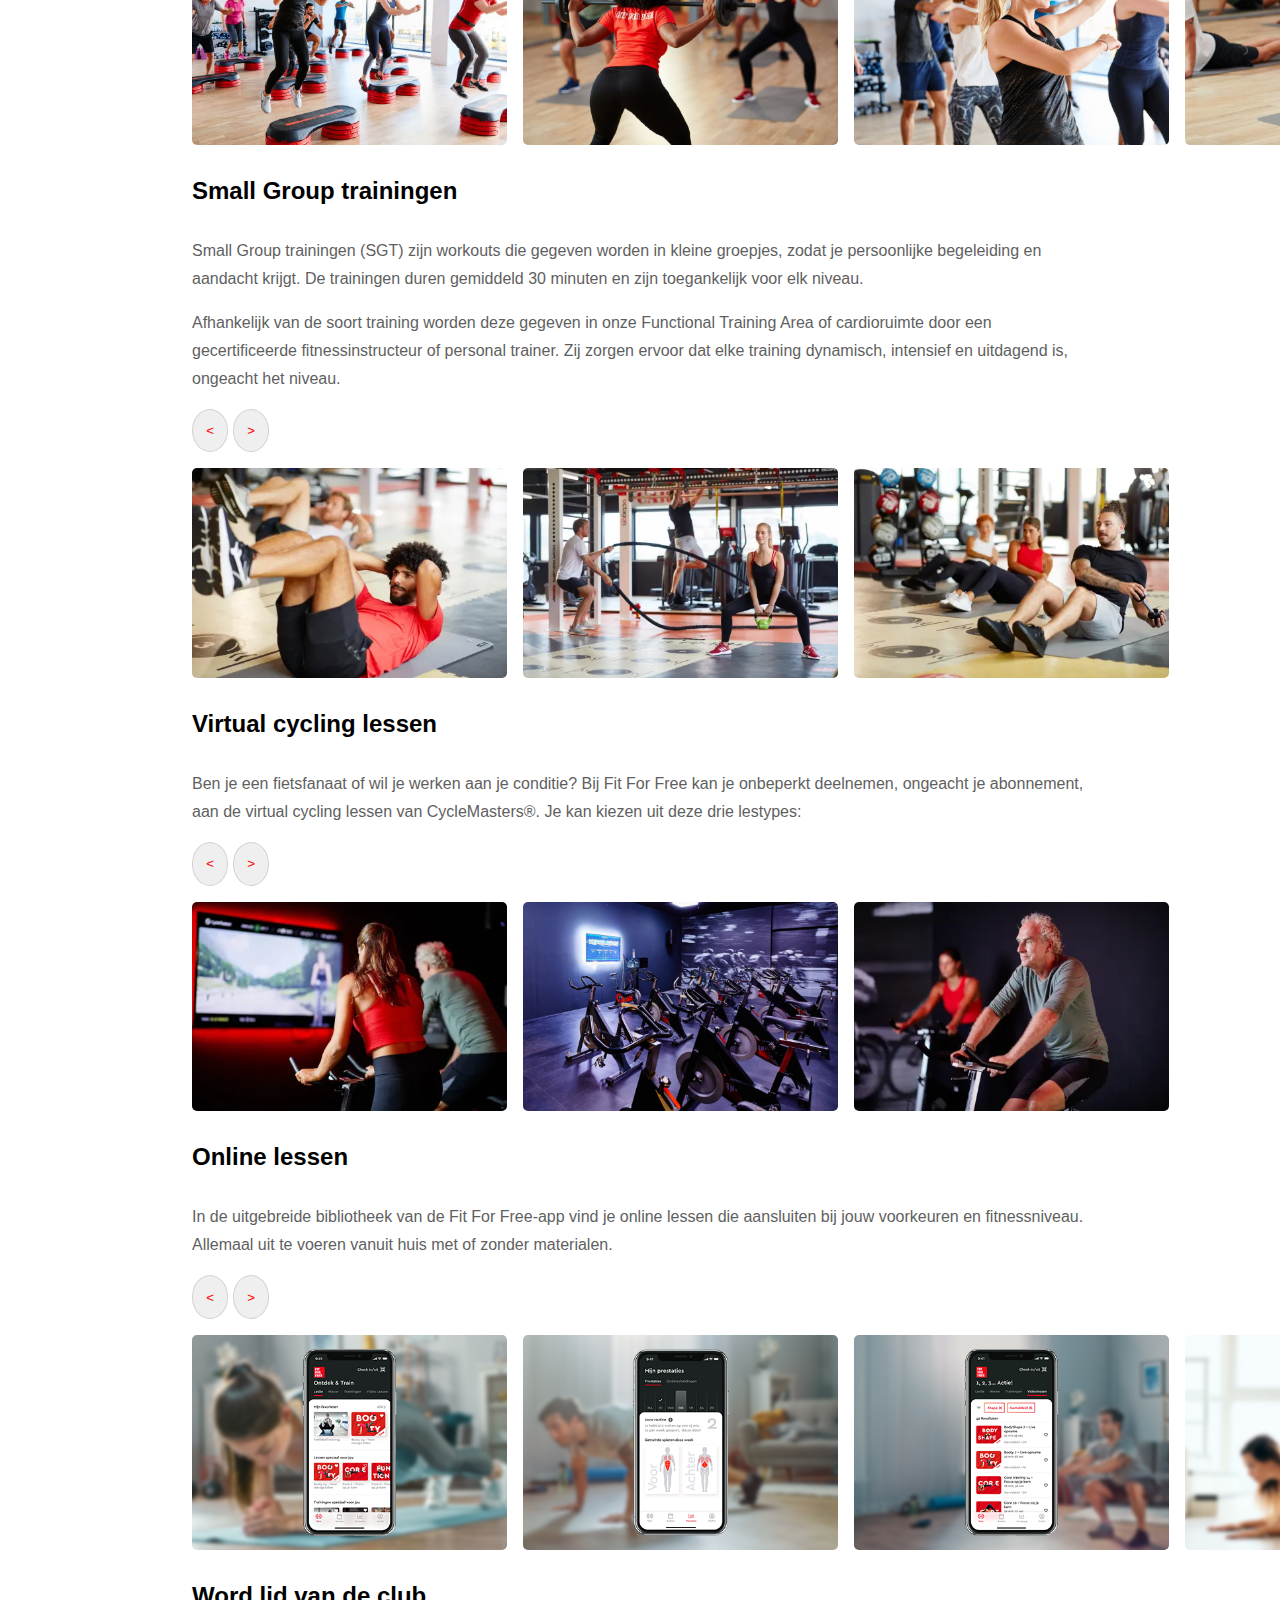
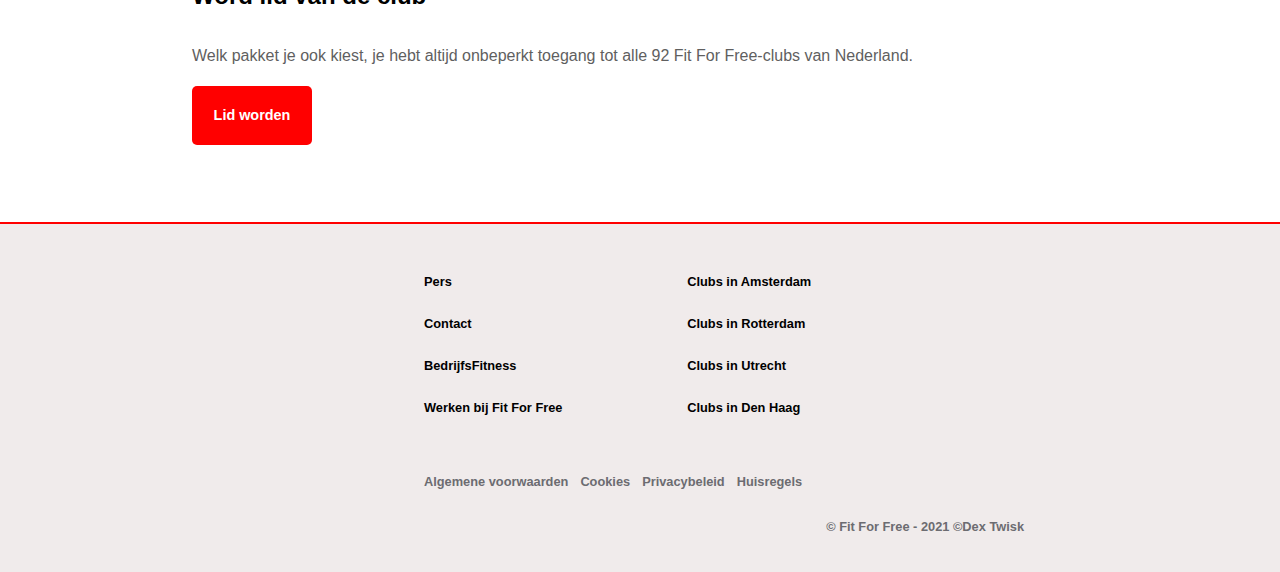
==== commit e1d7889e: "Add files via upload" ====
--- a/groepslessen.html
+++ b/groepslessen.html
@@ -54,6 +54,8 @@
                 Elke Fit For Free-club is uniek op zijn manier. Check in de <a>app</a> welke groepslessen de club bij jou in de buurt aanbiedt.
             </p>
         </section>
+
+        <!--section 3-->
         <section>
             <h4>
                 Outdoor groepslessen
@@ -71,6 +73,8 @@
                 Kleed je je thuis alvast om? En neem een waterflesje mee. We zien je buiten!
             </p>
         </section>
+
+        <!--section 4-->
         <section>
             <h4>
                 Live groepslessen
@@ -79,10 +83,14 @@
                 Het verbeteren van je conditie, verbranden van calorieën of het opbouwen van spierkracht; met een groepsles die bij je past, werk je gericht aan je persoonlijke doel. Voor onze live groepslessen gebruiken we onder meer het wereldberoemde Les Mills-programma, waardoor je altijd deelneemt aan de allernieuwste groepslessen. De lessen zijn ingedeeld in vijf categorieën: 
             </p>
         </section>
-        <section>
-            <button class="prevBtn"><</button>
-            <button class="nextBtn">></button>
-        </section>
+
+        <!--section 5-->
+        <section>
+            <button class="prevBtn"><</button>
+            <button class="nextBtn">></button>
+        </section>
+
+        <!--section 6-->
         <section>
             <div class="carousel-slide">
                 <img src="images/Conditie_groepslessen_-_Fit_For_Free.jpg" alt="">
@@ -92,6 +100,8 @@
                 <img src="images/Fight_groepslessen_-_Fit_For_Free.jpg" alt="">
             </div>
         </section>
+
+        <!--section 7-->
         <section>
             <h4>
                 Small Group trainingen
@@ -103,10 +113,14 @@
                 Afhankelijk van de soort training worden deze gegeven in onze Functional Training Area of cardioruimte door een gecertificeerde fitnessinstructeur of personal trainer. Zij zorgen ervoor dat elke training dynamisch, intensief en uitdagend is, ongeacht het niveau. 
             </p>
         </section>
-        <section>
-            <button class="prevBtn"><</button>
-            <button class="nextBtn">></button>
-        </section>
+
+        <!--section 8-->
+        <section>
+            <button class="prevBtn"><</button>
+            <button class="nextBtn">></button>
+        </section>
+
+        <!--section 9-->
         <section>
             <div class="carousel-slide">
                 <img src="images/Buikspieren_trainen_Fit_For_Free__1_.webp" alt="">
@@ -114,16 +128,22 @@
                 <img src="images/Smalll_group_trainigen_Fit_For_Free.webp" alt="">
             </div>
         </section>
+
+        <!--section 10-->
         <section>
             <h4>Virtual cycling lessen</h3>
             <p>
                 Ben je een fietsfanaat of wil je werken aan je conditie? Bij Fit For Free kan je onbeperkt deelnemen, ongeacht je abonnement, aan de virtual cycling lessen van CycleMasters®. Je kan kiezen uit deze drie lestypes:
             </p>
         </section>
-        <section>
-            <button class="prevBtn"><</button>
-            <button class="nextBtn">></button>
-        </section>
+
+        <!--section 11-->
+        <section>
+            <button class="prevBtn"><</button>
+            <button class="nextBtn">></button>
+        </section>
+
+        <!--section 12-->
         <section>
             <div class="carousel-slide">
                 <img src="images/Beat_Ride.webp" alt="">
@@ -131,14 +151,22 @@
                 <img src="images/Cyclemaster_Scenic_ride_Fit_For_Free.webp" alt="">
             </div>
         </section>
-        <h3>Online lessen</h3>
-        <p>
-            In de uitgebreide bibliotheek van de Fit For Free-app vind je online lessen die aansluiten bij jouw voorkeuren en fitnessniveau. Allemaal uit te voeren vanuit huis met of zonder materialen.
-        </p>
-        <section>
-            <button class="prevBtn"><</button>
-            <button class="nextBtn">></button>
-        </section>
+
+        <!--section 13-->
+        <section>
+            <h4>Online lessen</h4>
+            <p>
+                In de uitgebreide bibliotheek van de Fit For Free-app vind je online lessen die aansluiten bij jouw voorkeuren en fitnessniveau. Allemaal uit te voeren vanuit huis met of zonder materialen.
+            </p>
+        </section>
+
+        <!--section 14-->
+        <section>
+            <button class="prevBtn"><</button>
+            <button class="nextBtn">></button>
+        </section>
+
+        <!--section 15-->
         <section>
             <div class="carousel-slide">
                 <img src="images/Train_overview.png" alt="">
@@ -149,12 +177,14 @@
                 <img src="images/Videoles.png" alt="">
             </div>
         </section>
+
+        <!--section 15-->
         <section>
             <h4>Word lid van de club</h3>
             <p>
                 Welk pakket je ook kiest, je hebt altijd onbeperkt toegang tot alle 92 Fit For Free-clubs van Nederland.
             </p>
-            <button>Lid worden</button>
+            <button class="lid-worden-button">Lid worden</button>
         </section>
     </main>
     <footer>
--- a/styles/style.css
+++ b/styles/style.css
@@ -162,13 +162,9 @@
 /*section 1 homepage*/
 .welkom {
     padding: 10vh 0;
-    background-image: url(../images/Homepage_header_Yoga__1_.png);
+    background-image: url(../images/Homepage_header_Circuit3.webp);
     background-repeat: no-repeat;
     background-size: 500px 320px;
-}
-
-.homepagemain section:nth-of-type(1) div {
-    margin: 1em;
 }
 
 .homepagemain section:nth-of-type(1) h2 {
@@ -178,7 +174,6 @@
 }
 
 .homepagemain section:nth-of-type(1) button {
-    height: 4em;
     border-radius: 5px;
     border: none;
     background-color: turquoise;
@@ -194,17 +189,40 @@
 }
 
 @media (max-width: 750px) {
-    
-} 
+    .homepagemain section:nth-of-type(1) button {
+        height: 4em;
+    }
+}
 
 @media (min-width: 750px) and (max-width: 1652px) {
     .welkom {
         padding: 10vh 0;
         background-image: url(../images/Homepage_header_Circuit3.webp);
         background-repeat: no-repeat;
+        background-position: center;
         background-size: 1450px 800px;
-        padding-top: 15em;
-        padding-bottom: 15em;
+        padding-top: 12em;
+        padding-bottom: 12em;;
+    }
+
+    .homepagemain section:nth-of-type(1) h2 {
+        font-size: 3em;
+        margin-left: 5em;
+    }
+
+    .homepagemain section:nth-of-type(1) div {
+        margin-left: 15em;
+        width: 35em;
+        height: 5em;
+    }
+
+    .homepagemain section:nth-of-type(1) button {
+        height: 5em;
+        width: 5em;
+    }
+
+    .homepagemain section:nth-of-type(1) a {
+        margin-left: 9em;
     }
 }
 
@@ -214,10 +232,31 @@
         background-image: url(../images/Homepage_header_Circuit3.webp);
         background-repeat: no-repeat;
         background-size: 1450px 800px;
-        padding-top: 15em;
-        padding-bottom: 15em;
+        background-position: center;
+        padding-top: 12em;
+        padding-bottom: 12em;
         border-left: solid lightgray 240px;
         border-right: solid lightgray 240px;
+    }
+
+    .homepagemain section:nth-of-type(1) h2 {
+        font-size: 3em;
+        margin-left: 5em;
+    }
+
+    .homepagemain section:nth-of-type(1) div {
+        margin-left: 15em;
+        width: 35em;
+        height: 5em;
+    }
+
+    .homepagemain section:nth-of-type(1) button {
+        height: 5em;
+        width: 5em;
+    }
+
+    .homepagemain section:nth-of-type(1) a {
+        margin-left: 9em;
     }
     
 }
@@ -732,20 +771,20 @@
 }
 
 @media (max-width: 750px) {
-    section:nth-of-type(4) {
+    .homepagemain section:nth-of-type(4) {
         margin: 1em;
     }
 } 
 
 @media (min-width: 750px) and (max-width: 1540px) {
-    section:nth-of-type(4) {
+    .homepagemain section:nth-of-type(4) {
         margin-right: 30%;
         margin-left: calc(25% - 15vw);
     }
 }
 
 @media (min-width: 1540px) {
-    section:nth-of-type(4) {
+    .homepagemain section:nth-of-type(4) {
         margin-left: 20%;
         margin-right: 30%;
     }
@@ -790,40 +829,40 @@
 }
 
 @media (max-width: 750px) {
-    section:nth-of-type(5) {
+    .homepagemain section:nth-of-type(5) {
         margin: 1em;
     }
 } 
 
 @media (min-width: 750px) and (max-width: 1540px) {
-    section:nth-of-type(5) {
+    .homepagemain section:nth-of-type(5) {
         margin-right: 30%;
         margin-left: calc(25% - 15vw);
     }
 }
 
 @media (min-width: 1540px) {
-    section:nth-of-type(5) {
+    .homepagemain section:nth-of-type(5) {
         margin-left: 20%;
         margin-right: 30%;
     }
 }
 
 @media (max-width: 750px) {
-    section:nth-of-type(6) {
+    .homepagemain section:nth-of-type(6) {
         margin: 1em;
     }
 } 
 
 @media (min-width: 750px) and (max-width: 1540px) {
-    section:nth-of-type(6) {
+    .homepagemain section:nth-of-type(6) {
         margin-right: 30%;
         margin-left: calc(25% - 15vw);
     }
 }
 
 @media (min-width: 1540px) {
-    section:nth-of-type(6) {
+    .homepagemain section:nth-of-type(6) {
         padding-left: 20%;
         padding-right: 30%;
     }
@@ -858,20 +897,20 @@
 }
 
 @media (max-width: 750px) {
-    section:nth-of-type(7) {
+    .homepagemain section:nth-of-type(7) {
         margin: 1em;
     }
 } 
 
 @media (min-width: 750px) and (max-width: 1540px) {
-    section:nth-of-type(7) {
+    .homepagemain section:nth-of-type(7) {
         margin-right: 30%;
         margin-left: calc(25% - 15vw);
     }
 }
 
 @media (min-width: 1540px) {
-    section:nth-of-type(7) {
+    .homepagemain section:nth-of-type(7) {
         margin-left: 20%;
         margin-right: 30%;
     }
@@ -928,24 +967,24 @@
 }
 
 @media (max-width: 750px) {
-    section:nth-of-type(8) h3 {
+    .homepagemain section:nth-of-type(8) h3 {
         display: flex;
         justify-content: center;
     }
 
-    section:nth-of-type(8) div {
+    .homepagemain section:nth-of-type(8) div {
         display: flex;
         justify-content: center;
     }
 
-    section:nth-of-type(8) p {
+    .homepagemain section:nth-of-type(8) p {
         display: flex;
         justify-content: center;
         margin-right: 4em;
         margin-left: 4em;
     }
 
-    section:nth-of-type(8) button {
+    .homepagemain section:nth-of-type(8) button {
         display: flex;
         justify-content: center;
         margin-bottom: 3em;
@@ -955,22 +994,22 @@
 } 
 
 @media (min-width: 750px) and (max-width: 1540px) {
-    section:nth-of-type(8) h3 {
+    .homepagemain section:nth-of-type(8) h3 {
         margin-left: 20%;
         margin-right: 20%;   
     }
 
-    section:nth-of-type(8) div {
+    .homepagemain section:nth-of-type(8) div {
         margin-left: 20%;
         margin-right: 20%;   
     }
 
-    section:nth-of-type(8) p {
+    .homepagemain section:nth-of-type(8) p {
         margin-left: 20%;
         margin-right: 48%;  
     }
 
-    section:nth-of-type(8) button {
+    .homepagemain section:nth-of-type(8) button {
         margin-left: 20%;
         margin-right: 70%;
         justify-content: flex-start;
@@ -988,25 +1027,25 @@
 }
 
 @media (min-width: 1540px) {
-    section:nth-of-type(8) h3 {
+    .homepagemain section:nth-of-type(8) h3 {
         margin-left: 20%;
         margin-right: 20%;
         justify-content: flex-start;
     }
 
-    section:nth-of-type(8) div {
+    .homepagemain section:nth-of-type(8) div {
         margin-left: 20%;
         margin-right: 20%;
         justify-content: flex-start;
     }
 
-    section:nth-of-type(8) p {
+    .homepagemain section:nth-of-type(8) p {
         margin-left: 20%;
         margin-right: 48%;
         justify-content: flex-start;
     }
 
-    section:nth-of-type(8) button {
+    .homepagemain section:nth-of-type(8) button {
         margin-left: 20%;
         margin-right: 70%;
         justify-content: flex-start;
@@ -1101,44 +1140,196 @@
 
 /*groepslessen section 1*/
 .groepslessenmain section:nth-of-type(1) {
-    padding-top: 6vh;
-    padding-bottom: 6vh;
+    padding: 10vh 0;
     background-image: url(../images/New_Project__3_.png);
+    background-position: center;
     background-repeat: no-repeat;
     background-size: 500px 320px;
 }
 
 .groepslessenmain section:nth-of-type(1) h2 {
-    margin-top: 10em;
-    color: white;
+    margin: .6em;
+    font-size: 2em;
+    color: white;
+}
+
+.groepslessenmain section:nth-of-type(1) h3 {
+    margin: .6em;
+    font-size: 2em;
+    color: white;
+}
+
+@media (min-width: 1652px) {
+    .groepslessenmain section:nth-of-type(1) {
+        padding: 10vh 0;
+        background-image: url(../images/New_Project__3_.png);
+        background-repeat: no-repeat;
+        background-size: 1450px 900px;
+        background-position: center;
+        padding-top: 12em;
+        padding-bottom: 12em;
+        border-left: solid lightgray 240px;
+        border-right: solid lightgray 240px;
+    }
+
+    .groepslessenmain section:nth-of-type(1) h2 {
+        font-size: 1.5em;
+        color: white;
+        margin-left: 10em;
+        margin-bottom: 0;
+    }
+
+    .groepslessenmain section:nth-of-type(1) h3 {
+        font-size: 3em;
+        color: white;
+        margin-left: 5em;
+        margin-top: 0;
+    }
+}
+
+@media (min-width: 750px) and (max-width: 1652px) {
+    .groepslessenmain section:nth-of-type(1) {
+        padding: 10vh 0;
+        background-image: url(../images/New_Project__3_.png);
+        background-repeat: no-repeat;
+        background-position: center;
+        background-size: 1450px 900px;
+        padding-top: 12em;
+        padding-bottom: 12em;;
+    }
+
+    .groepslessenmain section:nth-of-type(1) h2 {
+        font-size: 1.5em;
+        color: white;
+        margin-left: 10em;
+        margin-bottom: 0;
+    }
+
+    .groepslessenmain section:nth-of-type(1) h3 {
+        font-size: 3em;
+        color: white;
+        margin-left: 5em;
+        margin-top: 0;
+    }
+}
+/*groepslessen section 1 end*/
+
+.groepslessenmain .lid-worden-button {
+    background-color: red;
+    color: white;
+    border: red 1px ;
+    padding: 1.5em;
+    border-radius: 5px;
+    font-weight: bold;
+    font-size: 0.9em;
+    justify-content: center;
     margin-left: 1em;
-    font-size: 1em;
-    margin-bottom: .5;
-}
-
-.groepslessenmain section:nth-of-type(1) h3 {
-    margin-top: 0;
-    color: white;
-    margin-left: .5em;
-    font-size: 2em;
-}
-
-.groepslessenmain section:nth-of-type(2) h4{
-    margin-top: 0;
+    margin-bottom: 2em;
+}
+
+.groepslessenmain section p {
+    line-height: 1.75em;
+    color: rgb(95, 95, 95);
+}
+
+.groepslessenmain strong {
+    color: black;
 }
 
 .groepslessenmain h4 {
     font-size: 1.5em;
-    margin-left: .5em;
-}
-
-.groepslessenmain p {
-    margin-left: 1em;
-    margin-right: 1em;
-    line-height: 2em;
-    color: rgb(95, 95, 95);
-}
-
-.groepslessenmain strong {
-    color: black;
+}
+
+@media (min-width: 1652px) {
+    .groepslessenmain section p {
+        margin-left: 25%;
+        margin-right: 25%;
+    }
+
+    .groepslessenmain section h4 {
+        margin-left: 25%;
+        margin-right: 25%;
+    }
+    
+    .groepslessenmain section div {
+        margin-left: 25%;
+        margin-right: 25%;
+    }
+
+    .groepslessenmain section:nth-of-type(5) {
+        margin-left: 25%;
+        margin-right: 25%;
+    }
+
+    .groepslessenmain section:nth-of-type(8) {
+        margin-left: 25%;
+        margin-right: 25%;
+    }
+
+    .groepslessenmain section:nth-of-type(11) {
+        margin-left: 25%;
+        margin-right: 25%;
+    }
+
+    .groepslessenmain section:nth-of-type(14) {
+        margin-left: 25%;
+        margin-right: 25%;
+    }
+
+    .groepslessenmain .lid-worden-button {
+        margin-left: 25%;
+        margin-right: 25%;
+    }
+}
+
+@media (min-width: 750px) and (max-width: 1652px) {
+    .groepslessenmain section p {
+        margin-left: 15%;
+        margin-right: 15%;
+    }
+
+    .groepslessenmain section h4 {
+        margin-left: 15%;
+        margin-right: 15%;
+    }
+    
+    .groepslessenmain section div {
+        margin-left: 15%;
+        margin-right: 15%;
+    }
+
+    .groepslessenmain section:nth-of-type(5) {
+        margin-left: 15%;
+        margin-right: 15%;
+    }
+
+    .groepslessenmain section:nth-of-type(8) {
+        margin-left: 15%;
+        margin-right: 15%;
+    }
+
+    .groepslessenmain section:nth-of-type(11) {
+        margin-left: 15%;
+        margin-right: 15%;
+    }
+
+    .groepslessenmain section:nth-of-type(14) {
+        margin-left: 15%;
+        margin-right: 15%;
+    }
+
+    .groepslessenmain .lid-worden-button {
+        margin-left: 15%;
+        margin-right: 15%;
+    }
+}
+
+@media (max-width: 750px) {
+    .groepslessenmain section p {
+        margin: 1em;
+    }
+
+    .groepslessenmain section h4 {
+        margin: .6em;
+    }
 }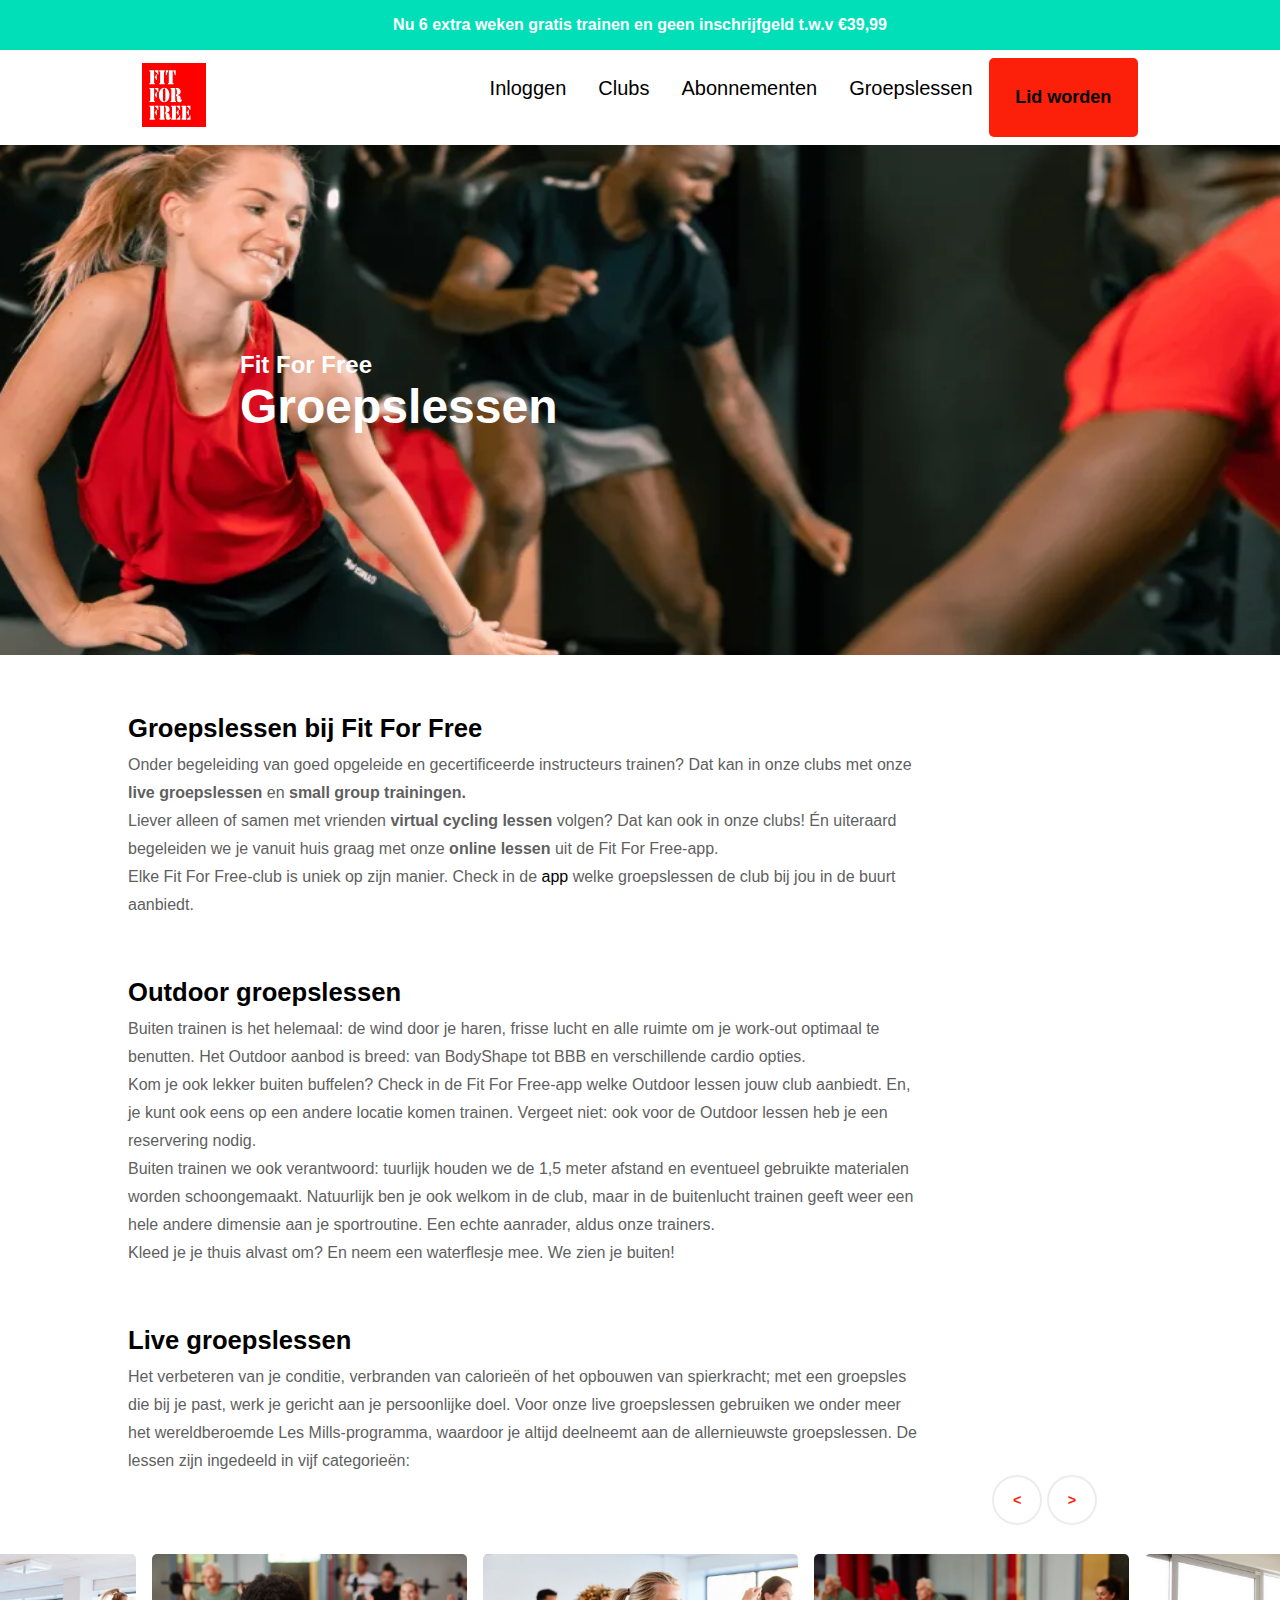
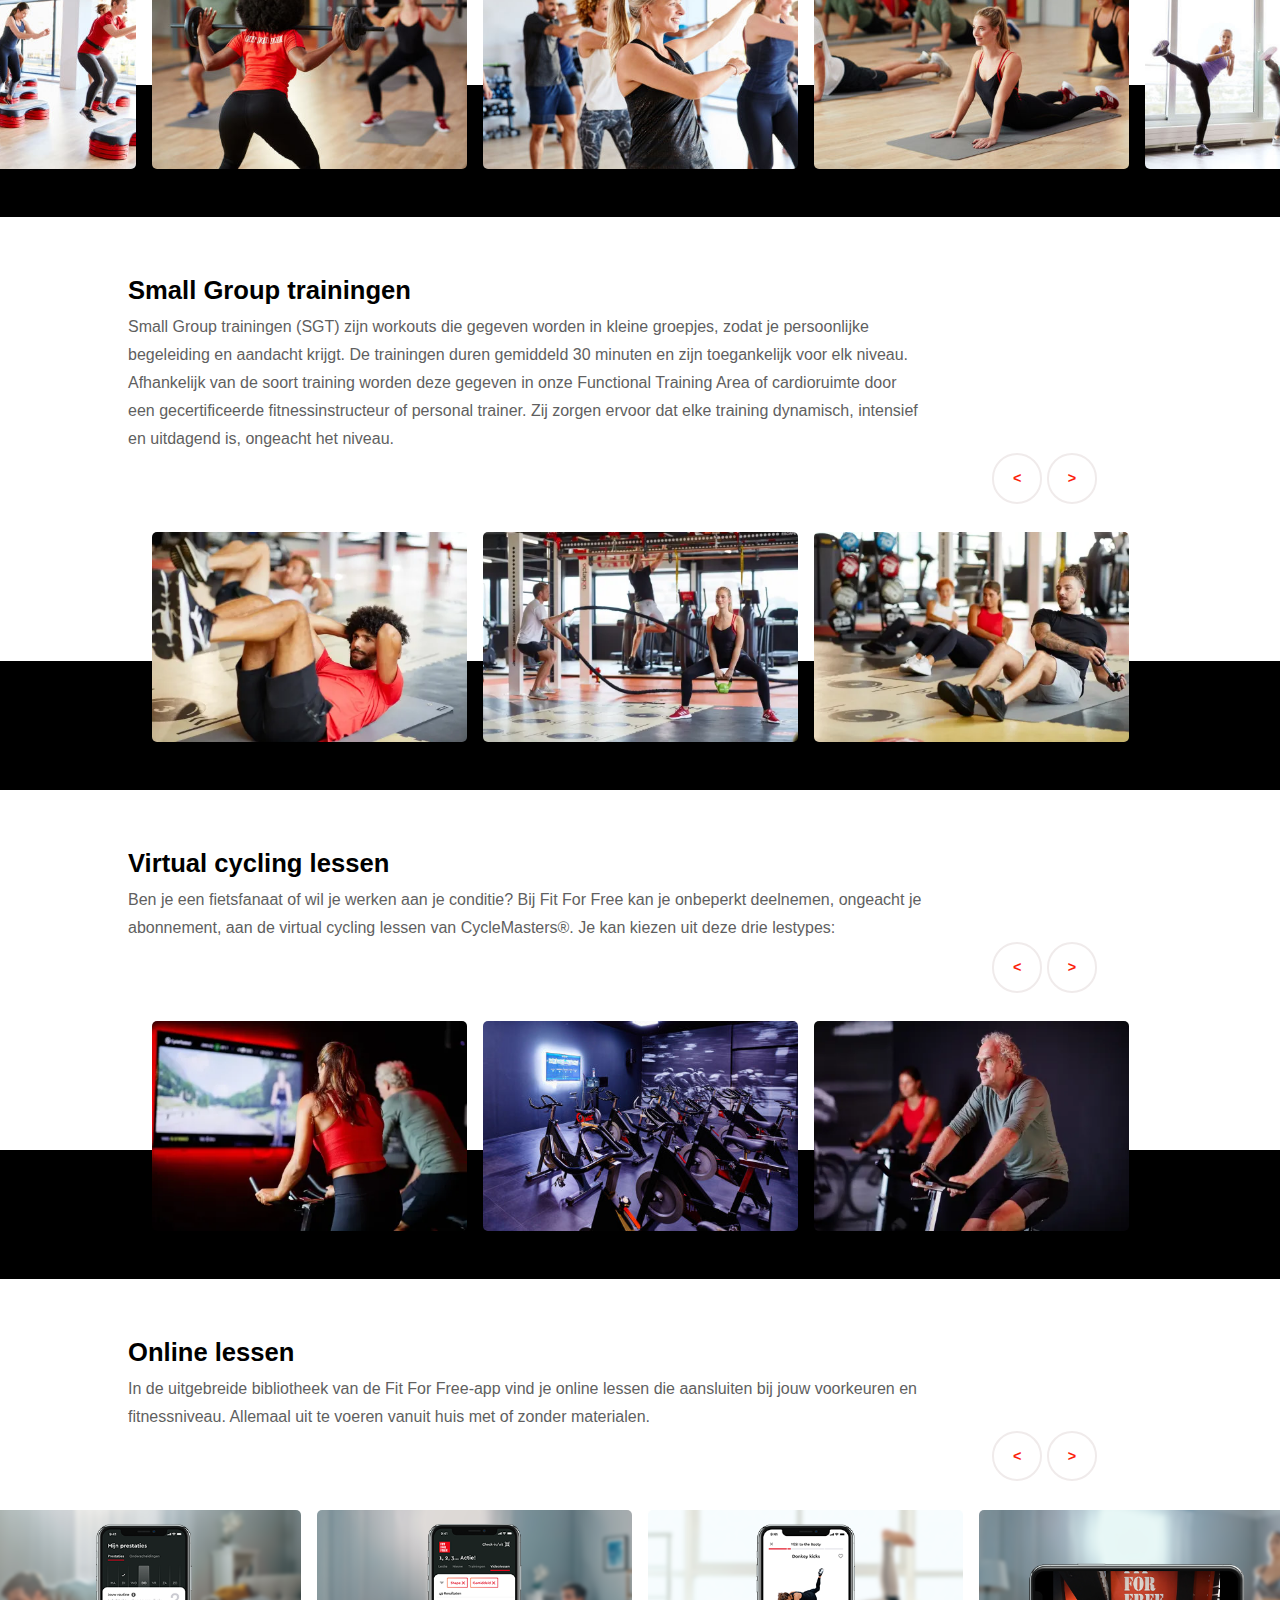
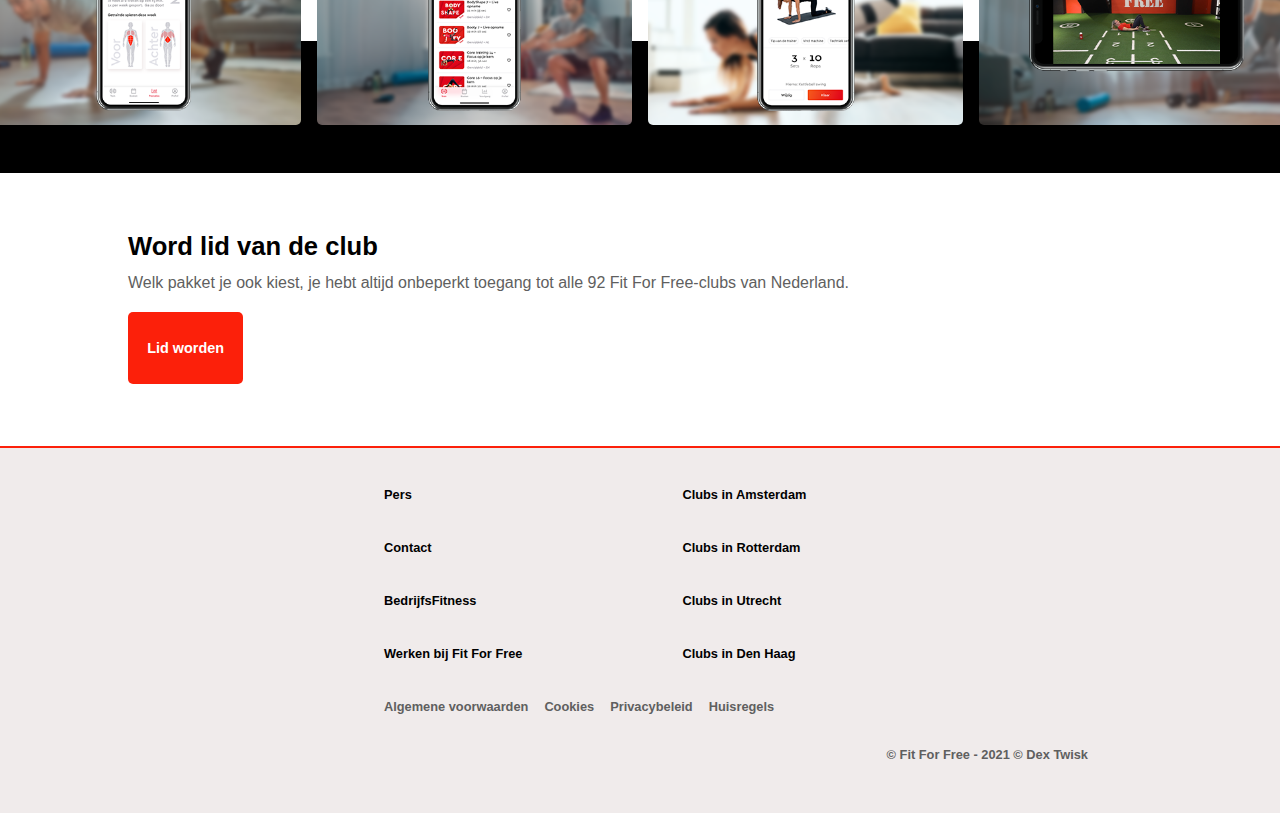
==== commit 9f6c8dd9: "Add files via upload" ====
--- a/groepslessen.html
+++ b/groepslessen.html
@@ -14,12 +14,10 @@
             <a href="index.html"><img src="images/logo.svg" alt=""></a>
             <button>Lid worden</button>
             <div class="wrapper">
-                <div class="container" href="">
-                    <a href="#"></a>
-                        <div class="menulogo"></div>
-                        <div class="menulogo"></div>
-                        <div class="menulogo"></div>
-                    </a>
+                <div class="container">
+                    <div class="menulogo"></div>
+                    <div class="menulogo"></div>
+                    <div class="menulogo"></div>
                 </div>
             </div>
             <ul class="nav-links">
@@ -35,15 +33,15 @@
 
         <!--section 1-->
         <section>
-            <h2>Fit For Free</h2>
-            <h3>Groepslessen</h3>
+            <h1>Fit For Free</h1>
+            <h2>Groepslessen</h2>
         </section>
 
         <!--section 2-->
         <section>
-            <h4>
+            <h3>
                 Groepslessen bij Fit For Free
-            </h4>
+            </h3>
             <p>
                 Onder begeleiding van goed opgeleide en gecertificeerde instructeurs trainen? Dat kan in onze clubs met onze <strong>live groepslessen </strong>en <strong>small group trainingen.</strong> <strong></strong>
             </p>
@@ -57,9 +55,9 @@
 
         <!--section 3-->
         <section>
-            <h4>
+            <h3>
                 Outdoor groepslessen
-            </h4>
+            </h3>
             <p>
                 Buiten trainen is het helemaal: de wind door je haren, frisse lucht en alle ruimte om je work-out optimaal te benutten. Het Outdoor aanbod is breed: van BodyShape tot BBB en verschillende cardio opties.
             </p>
@@ -76,9 +74,9 @@
 
         <!--section 4-->
         <section>
-            <h4>
+            <h3>
                 Live groepslessen
-            </h4>
+            </h3>
             <p>
                 Het verbeteren van je conditie, verbranden van calorieën of het opbouwen van spierkracht; met een groepsles die bij je past, werk je gericht aan je persoonlijke doel. Voor onze live groepslessen gebruiken we onder meer het wereldberoemde Les Mills-programma, waardoor je altijd deelneemt aan de allernieuwste groepslessen. De lessen zijn ingedeeld in vijf categorieën: 
             </p>
@@ -86,7 +84,7 @@
 
         <!--section 5-->
         <section>
-            <button class="prevBtn"><</button>
+            <button class="prevBtn">&lt;</button>
             <button class="nextBtn">></button>
         </section>
 
@@ -103,9 +101,9 @@
 
         <!--section 7-->
         <section>
-            <h4>
+            <h3>
                 Small Group trainingen
-            </h4>
+            </h3>
             <p>
                 Small Group trainingen (SGT) zijn workouts die gegeven worden in kleine groepjes, zodat je persoonlijke begeleiding en aandacht krijgt. De trainingen duren gemiddeld 30 minuten en zijn toegankelijk voor elk niveau. 
             </p>
@@ -116,7 +114,7 @@
 
         <!--section 8-->
         <section>
-            <button class="prevBtn"><</button>
+            <button class="prevBtn">&lt;</button>
             <button class="nextBtn">></button>
         </section>
 
@@ -131,7 +129,7 @@
 
         <!--section 10-->
         <section>
-            <h4>Virtual cycling lessen</h3>
+            <h3>Virtual cycling lessen</h3>
             <p>
                 Ben je een fietsfanaat of wil je werken aan je conditie? Bij Fit For Free kan je onbeperkt deelnemen, ongeacht je abonnement, aan de virtual cycling lessen van CycleMasters®. Je kan kiezen uit deze drie lestypes:
             </p>
@@ -139,7 +137,7 @@
 
         <!--section 11-->
         <section>
-            <button class="prevBtn"><</button>
+            <button class="prevBtn">&lt;</button>
             <button class="nextBtn">></button>
         </section>
 
@@ -154,7 +152,7 @@
 
         <!--section 13-->
         <section>
-            <h4>Online lessen</h4>
+            <h3>Online lessen</h3>
             <p>
                 In de uitgebreide bibliotheek van de Fit For Free-app vind je online lessen die aansluiten bij jouw voorkeuren en fitnessniveau. Allemaal uit te voeren vanuit huis met of zonder materialen.
             </p>
@@ -162,7 +160,7 @@
 
         <!--section 14-->
         <section>
-            <button class="prevBtn"><</button>
+            <button class="prevBtn">&lt;</button>
             <button class="nextBtn">></button>
         </section>
 
@@ -178,42 +176,46 @@
             </div>
         </section>
 
-        <!--section 15-->
-        <section>
-            <h4>Word lid van de club</h3>
+        <!--section 16-->
+        <section>
+            <h3>Word lid van de club</h3>
             <p>
                 Welk pakket je ook kiest, je hebt altijd onbeperkt toegang tot alle 92 Fit For Free-clubs van Nederland.
             </p>
-            <button class="lid-worden-button">Lid worden</button>
+            <button>Lid worden</button>
         </section>
     </main>
     <footer>
-        <span>
-            <!--span section 1-->
-            <section>
+        <!--footer section 1-->
+        <section>
+            <!--div section 1-->
+            <div>
                     <ul>
                         <li><a href="#">Pers</a></li>
                         <li><a href="#">Contact</a></li>
                         <li><a href="#">BedrijfsFitness</a></li>
                         <li><a href="#">Werken bij Fit For Free</a></li>
                     </ul>
-            </section>
-            <!--span section 2-->
-            <section>
+            </div>
+            <!--div 2 section 10-->
+            <div>
                 <ul>
                     <li><a href="#">Clubs in Amsterdam</a></li>
                     <li><a href="#">Clubs in Rotterdam</a></li>
                     <li><a href="#">Clubs in Utrecht</a></li>
                     <li><a href="#">Clubs in Den Haag</a></li>
                 </ul>
-            </section>
-        </span>
+            </div>
+        </section>
+
+        <!--footer section 2-->
         <section>
             <a href="#"></a>
             <a href="#"></a>
         </section>
 
-        <section class="linksvoorwaarden">
+        <!--footer section 3-->
+        <section>
             <ul>
                 <li><a href="#">Algemene voorwaarden</a></li>
                 <li><a href="#">Cookies</a></li>
@@ -222,10 +224,10 @@
             </ul>
         </section>
 
-        <!--section 3-->
-        <section>
-            <p>
-                © Fit For Free - 2021 ©Dex Twisk
+        <!--footer section 4-->
+        <section>
+            <p>
+                © Fit For Free - 2021 © Dex Twisk
             </p>
         </section>
     </footer>
--- a/styles/style.css
+++ b/styles/style.css
@@ -1,36 +1,103 @@
 *{
     box-sizing: border-box;
-  }
+    margin: 0;
+    padding: 0;
+}
   
 body{
-    margin: 0;
-    padding: 0;
     font-family: sans-serif;
 }
 
+:root {
+    --lightgrey: rgb(95, 95, 95);
+    --button-color: rgb(252, 32, 10);
+    --background-grey: rgb(240, 235, 235);
+    --color-white: white;
+    --color-black: black;
+    --background-turqouise: #00DFB7;
+    --carousel-buttons:#F0EBEB;
+}
+
+p {
+    color: var(--lightgrey);
+}
+
+a {
+    color: var(--color-black);
+}
+
+button {
+    background-color: var(--button-color);
+    color: var(--color-white);
+    border: none;
+    width: 8em;
+    height: 5em;
+    border-radius: 5px;
+    font-weight: bold;
+    font-size: 0.9em;
+}
+
+/*box-shadow code van: https://html-css-js.com/css/generator/box-shadow/ */
+button:hover {
+    background-color:var(--color-white);
+    color:var(--button-color);
+    box-shadow: 1px 1px 10px 2px rgba(0,0,0,0.3);
+}
+
+h4 {
+    font-size: 1.6em;
+}
+
+h3 {
+    font-size: 1.6em;
+    margin-top: 2em;
+}
+
+h1 {
+    font-size: 2em;
+    color: var(--color-white);
+}
+
 .toplink{
     display: flex;
     justify-content: center;
-    color: white;
-    background-color: #00DFB7;
+    color: var(--color-white);
+    background-color:var(--background-turqouise);
     padding: 1em;
     text-decoration: none;
     font-weight: bold;
     font-size: 1em;
 }
 
+.homepagemain ul {
+    margin: 2.25em;
+}
+
+li {
+    line-height: 1.75em;
+    color:var(--lightgrey)
+}
+
+.homepagemain strong {
+    color:var(--color-black)
+}
+
+.homepagemain img {
+    border-radius: 5px 5px 0px 0px;
+}
+
 /*nav*/
 nav {
     display: flex;
     justify-content: space-around;
     align-items: center;
-    background-color: white;
     margin: 0.5em;
 }
 
 nav img {
     width: 4em;
 }
+
 nav ul {
     margin: 0;
     padding: 0;
@@ -42,9 +109,8 @@
 }
 
 nav li:last-of-type {
-    background-color: red;
-    color: white;
-    border: red 1px ;
+    background-color: var(--button-color);
+    color:var(--color-white);
     padding: .75em;
     border-radius: 5px;
     font-weight: bold;
@@ -52,7 +118,7 @@
 }
 
 nav ul a {
-    color: black;
+    color:var(--color-black);
     font-size: 1.25em;
 }
 
@@ -60,13 +126,6 @@
     position: absolute;
     top: 4.25em;
     right: 5rem;
-    background-color: red;
-    color: white;
-    border: red 1px ;
-    padding: 1.5em;
-    border-radius: 5px;
-    font-weight: bold;
-    font-size: 0.9em;
 }
 
 @media (max-width: 525px) {
@@ -83,7 +142,7 @@
 }
 
 nav ul a:hover {
-    color: red;
+    color:var(--button-color)
 }
 
 .wrapper {
@@ -94,8 +153,8 @@
 
 .container {
     position: absolute;
-    top: 5em;
-    right: 1rem;
+    top: 4em;
+    right: 1em;
     height: 25px;
     width: 40px;
     margin-top: 20px;
@@ -109,7 +168,7 @@
 .menulogo {
     height: 3px;
     width: 30px;
-    background-color: red;
+    background-color:var(--button-color)
 }
 
 @media (min-width: 1200px) {
@@ -143,7 +202,7 @@
     }
 
     nav ul li a {
-        padding: 1.5rem 1rem;
+        padding: 1em 1em;
         font-size: 1.5em;
     }
 
@@ -165,204 +224,149 @@
     background-image: url(../images/Homepage_header_Circuit3.webp);
     background-repeat: no-repeat;
     background-size: 500px 320px;
-}
-
-.homepagemain section:nth-of-type(1) h2 {
-    margin: .6em;
-    font-size: 2em;
-    color: white;
+    background-position: center;
+}
+
+.homepagemain section:nth-of-type(1) {
+    display: flex;
+    flex-direction: column;
+    line-height: 3em;
 }
 
 .homepagemain section:nth-of-type(1) button {
     border-radius: 5px;
     border: none;
-    background-color: turquoise;
+    background-color: var(--background-turqouise);
     margin-left: 1em;
-    color: black;
-}
-
-input[type="search"] {
-    border: none;
-    border-radius: 5px;
-    width: 20em;
-    height: 4em;
+}
+
+.homepagemain section:nth-of-type(1) a {
+    color:var(--color-white);
+    text-decoration: none;
+    font-size: 1em;
 }
 
 @media (max-width: 750px) {
     .homepagemain section:nth-of-type(1) button {
         height: 4em;
-    }
-}
-
-@media (min-width: 750px) and (max-width: 1652px) {
+        width: 5em;
+    }
+
+    .homepagemain section:nth-of-type(1) {
+        display: flex;
+        justify-content: flex-start;
+        padding-left: 1em;
+    }
+
+    input[type="search"] {
+        border: none;
+        border-radius: 5px;
+        width: 15em;
+        height: 4em;
+    }
+}
+
+@media (min-width: 750px)  {
     .welkom {
-        padding: 10vh 0;
-        background-image: url(../images/Homepage_header_Circuit3.webp);
-        background-repeat: no-repeat;
-        background-position: center;
         background-size: 1450px 800px;
         padding-top: 12em;
-        padding-bottom: 12em;;
-    }
-
-    .homepagemain section:nth-of-type(1) h2 {
+        padding-bottom: 12em; 
+    }
+
+    .homepagemain section:nth-of-type(1) {
+        align-items: center;
+    }
+
+    .homepagemain section:nth-of-type(1) h1 {
         font-size: 3em;
-        margin-left: 5em;
-    }
-
-    .homepagemain section:nth-of-type(1) div {
-        margin-left: 15em;
+        padding-right: 3.2em;
+    }
+
+    .homepagemain section:nth-of-type(1) a {
+        padding-right: 29em;
+    }
+
+    input[type="search"] {
+        border: none;
+        border-radius: 5px;
         width: 35em;
         height: 5em;
     }
 
-    .homepagemain section:nth-of-type(1) button {
-        height: 5em;
-        width: 5em;
-    }
-
-    .homepagemain section:nth-of-type(1) a {
-        margin-left: 9em;
-    }
 }
 
 @media (min-width: 1652px) {
     .welkom {
-        padding: 10vh 0;
-        background-image: url(../images/Homepage_header_Circuit3.webp);
-        background-repeat: no-repeat;
         background-size: 1450px 800px;
-        background-position: center;
         padding-top: 12em;
         padding-bottom: 12em;
-        border-left: solid lightgray 240px;
-        border-right: solid lightgray 240px;
-    }
-
-    .homepagemain section:nth-of-type(1) h2 {
-        font-size: 3em;
-        margin-left: 5em;
-    }
-
-    .homepagemain section:nth-of-type(1) div {
-        margin-left: 15em;
-        width: 35em;
-        height: 5em;
-    }
-
-    .homepagemain section:nth-of-type(1) button {
-        height: 5em;
-        width: 5em;
-    }
-
-    .homepagemain section:nth-of-type(1) a {
-        margin-left: 9em;
-    }
-    
-}
-
-.homepagemain section:nth-of-type(1) a {
-    color: white;
-    text-decoration: none;
-    padding: 1em;
-    font-size: 1.5em;
+        border-left: solid #F0EBEB 240px;
+        border-right: solid #F0EBEB 240px;
+    }
+
 }
 
 /*section 1 end*/
 
 /*section 2 homepage*/
+
+/*box-shadow code van: https://html-css-js.com/css/generator/box-shadow/ */
 .homepagemain section:nth-of-type(2) {
-    margin: 1em;
     border-bottom: solid black 2px;
     border-radius: 5px;
-    margin: auto;
     margin-top: 2em;
-    border: solid lightgray 1px;
-    box-shadow: -1px 0px 7px 0px #000000;
+    box-shadow: 0px 0px 8px 2px #A3A3A3;
 }
 
 .homepagemain section:nth-of-type(2) h3 {
     margin-left: 1em;
-    margin-right: 1em;
     margin-top: .8em;
-    font-size: 1.6em;
 }
 
 .homepagemain section:nth-of-type(2) p {
     font-weight: bold;
-    margin-left: 1.5em;
-    margin-top: 0;
-}
-
-.homepagemain section:nth-of-type(2) li {
-    line-height: 1.75em;
-    color: rgb(95, 95, 95);
+    margin: 1.6em;
+    color:var(--color-black)
 }
 
 .homepagemain section:nth-of-type(2) button {
-    background-color: red;
-    color: white;
-    border: red 1px ;
-    display: flex;
-    justify-content: flex-start;
-    padding: 1.5em;
-    margin-left: 1.9em;
-    margin-right: 9em;
-    margin-bottom: 1.5em;
-    border-radius: 5px;
-    font-weight: bold;
-    font-size: 0.9em;
+    margin: 1.5em;
+}
+
+.homepagemain section:nth-of-type(2) div {
+    justify-content: column;
 }
 
 @media (max-width: 750px) {
     .homepagemain section:nth-of-type(2) {
         display: flex;
         flex-direction: column;
-        margin-right: 1em;
-        margin-left: 1em;
+        margin: 1em;
+    }
+}
+
+@media (min-width: 750px) {
+    .homepagemain section:nth-of-type(2) img {
+        width: 55%;
+        object-fit: cover;
+        border-top-left-radius: 5px;
     }
 }
 
 @media (min-width: 1540px) {
     .homepagemain section:nth-of-type(2) {
         display: flex;
-        margin-left: 20%;
-        margin-right: 20%;
+        width: 55%;
         height: 400px;
     }
-
-    .homepagemain section:nth-of-type(2) div {
-        justify-content: column;
-        margin-right: 4em;
-    }
-
-    .homepagemain section:nth-of-type(2) img {
-        width: 50%;
-        object-fit: cover;
-    }
-
-    .homepagemain section:nth-of-type(2) li:last-of-type {
-        padding-bottom: 3em;
-    }
-
 }
 
 @media (min-width: 750px) and (max-width: 1540px) {
     .homepagemain section:nth-of-type(2) {
         display: flex;
-        margin-right: calc(25% - 15vw);
-        margin-left: calc(25% - 15vw);
+        margin-left: 10%;
+        width: 80%;
         height: 400px;
-    }
-
-    .homepagemain section:nth-of-type(2) div {
-        justify-content: column;
-        margin-right: 2em;
-    }
-
-    .homepagemain section:nth-of-type(2) img {
-        width: 50%;
-        object-fit: cover;
     }
 
     .homepagemain section:nth-of-type(2) li:nth-of-type(2) {
@@ -372,460 +376,122 @@
 /*section 2 homepage end*/
 
 /*section 3 homepage*/
-.homepagemain section:nth-of-type(3) h3 {
+.homepagemain section:nth-of-type(3) {
     margin: 1em;
 }
 
 @media (min-width: 1540px) {
     .homepagemain section:nth-of-type(3) {
-        margin-left: 25%;
-    }
-
-    .homepagemain span section:nth-of-type(1) button {
-        margin-top: 4.5em;
-        margin-left: 60%;
-        margin-right: 10;
+        margin-left: 22.5%;
+    }
+}
+
+@media (min-width: 750px) and (max-width: 1540px) {
+    .homepagemain section:nth-of-type(3) {
+        margin-left: 10%;
     }
 }
 /*section 3*/
-/*span 1 homepage*/
+
+/*section 4*/
+.homepagemain section:nth-of-type(4) img {
+    height: 25%;
+    width: 100%;
+    object-fit: cover;
+}
+
+.homepagemain section:nth-of-type(4) button {
+    margin: 1.5em;
+}
+
+.abonnement div {
+    display: flex;
+    justify-content: space-between;
+    align-items: center;
+    margin: 1em;
+}
+
+.abonnement {
+    box-shadow: 0px 0px 8px 2px #A3A3A3;
+    border-radius: 5px;
+    border-bottom: solid black 2px;
+}
+
+.abonnement div ul li {
+    font-size: 1.6em;
+    list-style: none;
+    color:var(--color-black);
+    font-weight: bold;
+}
+
+.abonnement div ul {
+    margin: .5em;
+}
+
+.abonnement div ul li:nth-of-type(2) {
+    font-size: .85em;
+}
+
+h5 {
+    color:var(--color-black);
+    font-size: 1em;
+    margin: 1em;
+    margin-bottom: .75em;
+}
+
+.abonnement p {
+    margin: 1em;
+}
+
 @media (min-width: 1540px) {
-    .homepagemain span {
-        display: flex;
-        margin-left: 20%;
-        margin-right: 20%;
+    .homepagemain section:nth-of-type(4) {
+        display: flex;
+        width: 55%;
+        margin: auto;
         gap: 1em;
     }
-
-    .homepagemain span section:nth-of-type(2) {
-        display: flex;
-        justify-content: column;
-        margin-left: 1em;
-        width: 100%;
-        height: 100%;
-        margin: 0;
-    }
-
-    .homepagemain span section:nth-of-type(1) {
-        width: 50%;
-
-    }
-
-    .homepagemain span section:nth-of-type(1) button {
-        margin-top: 1em;
-        margin-left: 60%;
-        margin-right: 8%;
-    }
-
-    .homepagemain span section:nth-of-type(2) img {
-        width: 100%;
-        height: 100%;
-    }
-
-    .homepagemain span section:nth-of-type(2) div {
-        margin-right: 1em;
-    }
-
-    .homepagemain span section:nth-of-type(2) div h4 {
-        margin-bottom: 0;
-        padding-bottom: 0;
-        padding-top: 0;
-    }
-
-    .homepagemain span section:nth-of-type(2) div ul {
-        margin-bottom: 0;
-        padding-bottom: 1em;
-        margin-right: 0;
-    }
-
-    .homepagemain span section:nth-of-type(2) div li:last-of-type {
-        padding-bottom: 0;
-    }
-
-    .homepagemain span section:nth-of-type(2) button {
-        margin-top: 1em;
-        margin-left: 60%;
-        margin-right: 8%;
-    }
-    
-    .homepagemain .abonnement-list-items {
-        margin-right: 1em;
-    }
 }
 
 @media (max-width: 750px) {
-    .homepagemain span:nth-of-type(1) {
+    .homepagemain section:nth-of-type(4) .abonnement {
         margin: 1em;
-    }
-
-} 
-
-@media (min-width: 750px) and (max-width: 1540px) {
-    .homepagemain span {
-        display: flex;
-        margin-right: calc(25% - 15vw);
-        margin-left: calc(25% - 15vw);
-        gap: 1em;
-    }
-
-    .homepagemain span section:nth-of-type(2) {
-        display: flex;
-        justify-content: column;
-        margin-left: 1em;
-        width: 100%;
-        height: 100%;
-        margin: 0;
-    }
-
-    .homepagemain span section:nth-of-type(1) {
-        width: 50%;
-    }
-
-    .homepagemain span section:nth-of-type(1) button {
-        margin-top: 1em;
-        margin-left: 60%;
-        margin-right: 8%;
-    }
-
-    .homepagemain span section:nth-of-type(2) img {
-        width: 100%;
-    }
-
-    .homepagemain span section:nth-of-type(2) button {
-        margin-top: 1em;
-        margin-left: 60%;
-        margin-right: 8%;
-    }
-    
-}
-/*span homepage 1 end*/
-
-/*span section 1 homepage*/
-.homepagemain span:nth-of-type(1) section {
-    display: flex;
-    flex-direction: column;
-    border-bottom: solid black 2px;
-    border-radius: 5px;
-    box-shadow: -1px 0px 7px 0px #000000;
-}
-
-.homepagemain span section:nth-of-type(1) div {
-   display: flex;
-   justify-content: space-between;
-   margin-top: 0;
-   margin-left: 1em;
-   margin-bottom: 0;
-}
-
-.homepagemain span section:nth-of-type(1) h4 {
-    font-size: 1.5em;
-    margin-left: .4em;
-}
-
-.homepagemain span section:nth-of-type(1) div ul {
-    padding-top: .5em;
-    margin-right: 1em;
-}
-
-.homepagemain span section:nth-of-type(1) div li {
-    list-style: none;
-    font-weight: bold;
-    padding-bottom: 0;
-}
-
-.homepagemain span section:nth-of-type(1) div li:first-of-type {
-    font-size: 1.2em;
-}
-
-.abonnement-list-items{
-    margin-right: 1em;
-}
-
-.homepagemain span section:nth-of-type(1) p {
-    font-weight: bold;
-    color: black;
-    margin-top: 0;
-    margin-left: 1.5em;
-}
-
-.homepagemain span section:nth-of-type(1) .abonnement-list-items strong {
-    color: black;
-}
-
-.homepagemain span section:nth-of-type(1) li {
-    color: rgb(95, 95, 95);
-    line-height: 1.75em;
-    font-size: 1em;
-}
-
-
-.homepagemain span section:nth-of-type(1) li:nth-of-type(2) {
-    color: black;
-    font-weight: bold;
-}
-
-.homepagemain span section:nth-of-type(1) div li:nth-of-type(1) {
-    color: black;
-    font-weight: bold;
-}
-
-.homepagemain span section:nth-child(1) p:last-of-type {
-    margin-right: 1em;
-}
-
-.homepagemain span:nth-of-type(1) button {
-    background-color: red;
-    color: white;
-    border: red 1px ;
-    display: flex;
-    justify-content: flex-end;
-    padding: 1.5em;
-    margin-right: 1.9em;
-    margin-left: 9em;
-    margin-bottom: 1.5em;
-    border-radius: 5px;
-    font-weight: bold;
-    font-size: 0.9em;
-    font-family: sans-serif;
-    justify-content: center;
-}
-/*span section 1 end*/
-
-/*span section 2 homepage*/
-.homepagemain span section:nth-of-type(2) div {
-   display: flex;
-   justify-content: space-between;
-   margin-top: 0;
-   margin-left: 1em;
-   margin-bottom: 0;
-}
-
-.homepagemain span section:nth-of-type(2) h4 {
-    font-size: 1.5em;
-    margin-left: .4em;
-}
-
-.homepagemain span section:nth-of-type(2) div ul {
-    padding-top: .25em;
-    margin-right: 1em;
-}
-
-.homepagemain span section:nth-of-type(2) div li {
-    list-style: none;
-    font-weight: bold;
-    padding-bottom: 0;
-}
-
-.homepagemain span section:nth-of-type(2) div li:first-of-type {
-    font-size: 1.2em;
-}
-
-.abonnement-list-items{
-    margin-right: 1em;
-}
-
-.homepagemain span section:nth-of-type(2) h5 {
-    font-size: 1em;
-    color: black;
-    margin-top: 0;
-    margin-left: 1.5em;
-    margin-bottom: 0;
-    line-height: 1.8em;
-}
-
-.homepagemain span section:nth-of-type(2) p:first-of-type {
-    margin-top: 0;
-    line-height: 1.8em;
-}
-
-.homepagemain span section:nth-of-type(2) .abonnement-list-items strong {
-    color: black;
-}
-
-.homepagemain span section:nth-of-type(2) li {
-    color: rgb(95, 95, 95);
-    font-size: 1em;
-}
-
-
-.homepagemain span section:nth-of-type(2) li:nth-of-type(2) {
-    color: black;
-    font-weight: bold;
-}
-
-.homepagemain span section:nth-of-type(2) div li:nth-of-type(1) {
-    color: black;
-    font-weight: bold;
-}
-
-.homepagemain span section:nth-of-type(2) p:last-of-type {
-    margin-right: 1em;
-}
-
-.homepagemain span:nth-of-type(1) button {
-    background-color: red;
-    color: white;
-    border: red 1px ;
-    display: flex;
-    justify-content: flex-end;
-    padding: 1.5em;
-    margin-right: 1.9em;
-    margin-left: 9em;
-    margin-bottom: 1.5em;
-    border-radius: 5px;
-    font-weight: bold;
-    font-size: 0.9em;
-    font-family: sans-serif;
-    justify-content: center;
-}
-/*span section 2 end*/
-
-/*section 4 homepage*/
-.homepagemain section:nth-of-type(4) h3{
-    font-family: sans-serif;
-    margin: 0.7em;
-    font-weight: bold;
-    font-size: 1.5em;
-}
-
-.homepagemain section:nth-of-type(4) p {
-    margin-top: 0;
-    margin-left: 1em;
-    margin-right: 1em;
-    color: #6C6C71;;
-    line-height: 1.8em;
-}
-
-.homepagemain section:nth-of-type(4) h4 {
-    margin-bottom: 0.5em;
-    margin-left: 1em;
-    margin-right: 1em;
-}
-
-.homepagemain section:nth-of-type(4) a {
-    color: black;
-}
-
-@media (min-width: 1540px) {
-    .homepagemain span {
-        display: flex;
-        margin-left: 20%;
-        margin-right: 20%;
-        gap: 1em;
-    }
-
-    .homepagemain span section:nth-of-type(2) {
-        display: flex;
-        justify-content: column;
-        margin-left: 1em;
-        width: 100%;
-        height: 100%;
-        margin: 0;
-    }
-
-    .homepagemain span section:nth-of-type(1) {
-        width: 50%;
-
-    }
-
-    .homepagemain span section:nth-of-type(1) button {
-        margin-top: 1em;
-        margin-left: 60%;
-        margin-right: 8%;
-    }
-
-    .homepagemain span section:nth-of-type(2) img {
-        width: 100%;
-        height: 100%;
-    }
-
-    .homepagemain span section:nth-of-type(2) div {
-        margin-right: 1em;
-    }
-
-    .homepagemain span section:nth-of-type(2) div h4 {
-        margin-bottom: 0;
-        padding-bottom: 0;
-        padding-top: 0;
-    }
-
-    .homepagemain span section:nth-of-type(2) div ul {
-        margin-bottom: 0;
-        padding-bottom: 1em;
-        margin-right: 0;
-    }
-
-    .homepagemain span section:nth-of-type(2) div li:last-of-type {
-        padding-bottom: 0;
-    }
-
-    .homepagemain span section:nth-of-type(2) button {
-        margin-top: 1em;
-        margin-left: 60%;
-        margin-right: 8%;
-    }
-    
-    .homepagemain .abonnement-list-items {
-        margin-right: 1em;
-    }
-}
-
-@media (max-width: 750px) {
-    .homepagemain section:nth-of-type(4) {
-        margin: 1em;
-    }
+        border-radius: 20px;
+    }
+
 } 
 
 @media (min-width: 750px) and (max-width: 1540px) {
     .homepagemain section:nth-of-type(4) {
-        margin-right: 30%;
-        margin-left: calc(25% - 15vw);
-    }
+        display: flex;
+        width: 80%;
+        margin: auto;
+        gap: 1em;
+    }
+}
+
+/*section 5*/
+.homepagemain section:nth-of-type(5) h3 {
+
+    line-height: 2em;
+}
+
+.homepagemain section:nth-of-type(5) h4 {
+    font-size: 1.2em;
+    line-height: 2.5em;
+}
+
+.homepagemain section:nth-of-type(5) p {
+    line-height: 2em;
 }
 
 @media (min-width: 1540px) {
-    .homepagemain section:nth-of-type(4) {
-        margin-left: 20%;
-        margin-right: 30%;
-    }
-}
-/*section 4 end*/
-
-.homepagemain section img {
-    border-radius: 5px;
-}
-
-/*carousel*/
-.carousel-slide {
-    display: flex;
-    width: 100%;
-    gap: 1em;
-    margin: 1em;
-}
-
-.carousel-slide img {
-    border-radius: 5px;
-    width: 315px;
-}
-
-.homepagemain section:nth-of-type(6) {
-    margin: 1em;
-    justify-content: flex-end;
-    width: 100%;
-}
-
-.prevBtn {
-    padding: 1em;
-    border-radius: 50%;
-    border: solid 1px lightgrey;
-    color: red;
-}
-
-.nextBtn {
-    padding: 1em;
-    border-radius: 50%;
-    border: solid 1px lightgrey;
-    color: red;
+    .homepagemain section:nth-of-type(5) {
+        display: flex;
+        width: 55%;
+        padding-right: 13%;
+        margin: auto;
+        flex-direction: column;
+    }
 }
 
 @media (max-width: 750px) {
@@ -836,185 +502,172 @@
 
 @media (min-width: 750px) and (max-width: 1540px) {
     .homepagemain section:nth-of-type(5) {
-        margin-right: 30%;
-        margin-left: calc(25% - 15vw);
-    }
+        display: flex;
+        width: 80%;
+        margin: auto;
+        padding-right: 18%;
+        flex-direction: column;
+    }
+}
+
+/*carousel*/
+.carousel-slide {
+    display: flex;
+    width: 100%;
+    gap: 1em;
+    background: linear-gradient(white 50%, black 50%);
+    padding-bottom: 3em;
+}
+
+.carousel-slide img {
+    width: 315px;
+    border-radius: 5px;
+}
+
+.prevBtn {
+    margin-bottom: 2em;
+    width: 3.5em;
+    height: 3.5em;
+    border-radius: 50%;
+    color:var(--button-color);
+    background-color:var(--color-white);
+    border:var(--carousel-buttons) 2px solid;
+}
+
+.nextBtn {
+    margin-bottom: 2em;
+    width: 3.5em;
+    height: 3.5em;
+    border-radius: 50%;
+    color:var(--button-color);
+    background-color:var(--color-white);
+    border:var(--carousel-buttons) 2px solid;
+}
+
+.prevBtn {
+    margin-left: 77.5%;
+}
+
+@media (max-width: 750px) {
+    .prevBtn {
+        margin: 1em;
+    }
+}
+/*carousel end*/
+
+/*section 8 homepage*/
+.homepagemain section:nth-of-type(8) {
+    padding-bottom: 10em;
+}
+
+.homepagemain section:nth-of-type(8) button {
+    margin:0
+}
+
+.homepagemain section:nth-of-type(8) h3 {
+    line-height: 2em;
+}
+
+.homepagemain section:nth-of-type(8) p {
+    line-height: 2.5em;
+    margin-bottom: .75em;
 }
 
 @media (min-width: 1540px) {
-    .homepagemain section:nth-of-type(5) {
-        margin-left: 20%;
-        margin-right: 30%;
+    .homepagemain section:nth-of-type(8) {
+        width: 55%;
+        margin: auto;
     }
 }
 
 @media (max-width: 750px) {
-    .homepagemain section:nth-of-type(6) {
+    .homepagemain section:nth-of-type(8) {
         margin: 1em;
     }
 } 
 
 @media (min-width: 750px) and (max-width: 1540px) {
-    .homepagemain section:nth-of-type(6) {
-        margin-right: 30%;
-        margin-left: calc(25% - 15vw);
-    }
-}
-
-@media (min-width: 1540px) {
-    .homepagemain section:nth-of-type(6) {
-        padding-left: 20%;
-        padding-right: 30%;
-    }
-}
-/*carousel end*/
-
-/*section 7 homepage*/
-.homepagemain section:nth-of-type(7) h3 {
-    margin: 0.7em;
-    font-weight: bold;
-    font-size: 1.5em;
-}
-
-.homepagemain section:nth-of-type(7) p {
-    margin-top: 0;
-    font-family: sans-serif;
-    margin-left: 1em;
-    margin-right: 1em;
-}
-
-.homepagemain section:nth-of-type(7) button {
-    background-color: red;
-    color: white;
-    border: red 1px ;
-    padding: 1.5em;
-    border-radius: 5px;
-    font-weight: bold;
-    font-size: 0.9em;
-    justify-content: center;
-    margin-left: 1em;
+    .homepagemain section:nth-of-type(8) {
+        width: 80%;
+        margin: auto;
+    }
+}
+/*section 8 end*/
+
+/*section 9 homepage*/
+
+.homepagemain section:nth-of-type(9) {
+    position: relative;
+    display: flex;
+    background-color: var(--color-black);
+    flex-direction: column;
+    border-top: var(--button-color) 8px solid;
+}
+
+.homepagemain section:nth-of-type(9) h3 {
+    color:var(--color-white);
+    font-size: 2.5em;
+    line-height: 2em;
+}
+
+.homepagemain section:nth-of-type(9) p {
+    color:var(--color-white);
+    line-height: 1.75em;
+    padding-right: 50%;
+}
+
+.homepagemain section:nth-of-type(9) img {
     margin-bottom: 2em;
 }
 
+.homepagemain section:nth-of-type(9) button {
+    margin: 0;
+    margin-top: 2em;
+}
+
+.homepagemain section:nth-of-type(9) div a img {
+    width: 120px;
+}
+
 @media (max-width: 750px) {
-    .homepagemain section:nth-of-type(7) {
-        margin: 1em;
+
+    .homepagemain section:nth-of-type(9) {
+        align-items: center;
+        justify-content: center;
+        padding: 2em;
+    }
+
+    .homepagemain section:nth-of-type(9) p {
+        text-align: center;
+        padding-left: 1.5em;
+        padding-right: 1.5em;
+    }
+
+    .homepagemain .app {
+        position: absolute;
+        width: 300px;
+        height: 220px;
+        left: 50%;
+        transform: translate(-50%, -50%);
+        top: -2em
     }
 } 
 
 @media (min-width: 750px) and (max-width: 1540px) {
-    .homepagemain section:nth-of-type(7) {
-        margin-right: 30%;
-        margin-left: calc(25% - 15vw);
-    }
-}
-
-@media (min-width: 1540px) {
-    .homepagemain section:nth-of-type(7) {
-        margin-left: 20%;
-        margin-right: 30%;
-    }
-}
-/*section 7 end*/
-
-/*section 8 homepage*/
-.homepagemain .app {
-    position: absolute;
-    width: 300px;
-    height: 220px;
-    left: 50%;
-    transform: translate(-50%, -50%);
-    top: -2em
-}
-
-.homepagemain section:nth-of-type(8) a {
-    width: 120px;
-    height: 40px;
-}
-
-.homepagemain section:nth-of-type(8) {
-    position: relative;
-    display: flex;
-    background-color: black;
-    justify-content: center;
-    flex-direction: column;
-    border-top: red 10px solid;
-    margin-top: 13em;
-}
-
-.homepagemain section:nth-of-type(8) h3 {
-    color: white;
-    font-family: sans-serif;
-    font-size: 2em;
-    margin-top: 4em;
-}
-
-.homepagemain section:nth-of-type(8) p {
-    color: white;
-    margin-bottom: 2em;
-    line-height: 1.8em;
-}
-
-
-.homepagemain section:nth-of-type(8) button {
-    background-color: red;
-    color: white;
-    border: red 1px ;
-    padding: 1.5em;
-    border-radius: 5px;
-    font-weight: bold;
-    font-size: 0.9em;
-}
-
-@media (max-width: 750px) {
-    .homepagemain section:nth-of-type(8) h3 {
-        display: flex;
-        justify-content: center;
-    }
-
-    .homepagemain section:nth-of-type(8) div {
-        display: flex;
-        justify-content: center;
-    }
-
-    .homepagemain section:nth-of-type(8) p {
-        display: flex;
-        justify-content: center;
-        margin-right: 4em;
-        margin-left: 4em;
-    }
-
-    .homepagemain section:nth-of-type(8) button {
-        display: flex;
-        justify-content: center;
-        margin-bottom: 3em;
-        margin-left: auto;
-        margin-right: auto;
-    }
-} 
-
-@media (min-width: 750px) and (max-width: 1540px) {
-    .homepagemain section:nth-of-type(8) h3 {
-        margin-left: 20%;
-        margin-right: 20%;   
-    }
-
-    .homepagemain section:nth-of-type(8) div {
-        margin-left: 20%;
-        margin-right: 20%;   
-    }
-
-    .homepagemain section:nth-of-type(8) p {
-        margin-left: 20%;
-        margin-right: 48%;  
-    }
-
-    .homepagemain section:nth-of-type(8) button {
-        margin-left: 20%;
-        margin-right: 70%;
-        justify-content: flex-start;
-        margin-bottom: 8em;
-    }
+    .homepagemain section:nth-of-type(9) {
+      padding-left: 10%;
+    }
+}
+
+@media (min-width: 750px) {
+    .homepagemain section:nth-of-type(9) {
+        padding: 6em;
+    }
+
+    .homepagemain section:nth-of-type(9) h3 {
+        margin: 0;
+    }
+
 
     .homepagemain .app {
         position: absolute;
@@ -1027,70 +680,27 @@
 }
 
 @media (min-width: 1540px) {
-    .homepagemain section:nth-of-type(8) h3 {
-        margin-left: 20%;
-        margin-right: 20%;
-        justify-content: flex-start;
-    }
-
-    .homepagemain section:nth-of-type(8) div {
-        margin-left: 20%;
-        margin-right: 20%;
-        justify-content: flex-start;
-    }
-
-    .homepagemain section:nth-of-type(8) p {
-        margin-left: 20%;
-        margin-right: 48%;
-        justify-content: flex-start;
-    }
-
-    .homepagemain section:nth-of-type(8) button {
-        margin-left: 20%;
-        margin-right: 70%;
-        justify-content: flex-start;
-        margin-bottom: 8em;
-    }
-
-    .homepagemain .app {
-        position: absolute;
-        width: 525px;
-        height: 375px;
-        left: 70%;
-        transform: translate(-50%, -50%);
-        top: -2em
-    }
-}
-/*section 8 end*/
+    .homepagemain section:nth-of-type(9) {
+        padding-left: 22.5%;
+    }
+}
+/*section 9 end*/
 
 /*footer*/
 footer {
-    border-top: 2px solid red;
+    border-top: 2px solid var(--button-color);
     margin-top: 3em;
     background-color: #F0EBEB;
 }
 
-footer span {
+footer section:nth-of-type(1) {
     margin-top: 2em;
     display: flex;
 }
 
-footer span li {
+footer section:nth-of-type(1) li {
     padding-bottom: 1.5em;
 }
-
-footer span a {
-    color: black;
-}
-
-@media (min-width: 750px) {
-    footer span {
-        margin-left: 30%;
-        margin-right: 30%;
-    }
-}
-
-/*footer span end*/
 
 footer section li {
     list-style: none;
@@ -1102,40 +712,49 @@
     font-weight: bold;
 }
 
-.linksvoorwaarden ul {
+footer section:nth-of-type(3) ul {
     display: flex;
     flex-wrap: wrap;
-    gap: .75em;
-}
-
-.linksvoorwaarden a {
-    color: #6C6C71;
-}
-
-footer section:nth-of-type(3) {
+    gap: 1em;
+}
+
+footer section:nth-of-type(3) a {
+    color: var(--lightgrey);
+}
+
+footer section:nth-of-type(4) {
     display: flex;
     justify-content: flex-end;
-    margin-right: 1em;
     font-size: .8em;
     font-weight: bold;
-    color: #6C6C71;
-    padding-bottom: 2em;
+    color:var(--lightgrey);
+    padding-top: 2em;
+    padding-bottom: 4em;
+}
+
+@media (max-width: 750px) {
+    footer {
+        padding: 1em;
+    }
+
+    footer section:nth-of-type(1) div:first-of-type {
+        margin-right: 5em;
+    }
 }
 
 @media (min-width: 750px) {
-    footer .linksvoorwaarden {
+    footer section {
         margin-left: 30%;
-        margin-right: 20%;
-    }
-}
-
-@media (min-width: 750px) {
-    footer section:nth-of-type(3) {
-        margin-left: 30%;
-        margin-right: 20%;
-    }
-}
-
+    }
+
+    footer section:nth-of-type(4) {
+        margin-right: 15%;
+    }
+
+    footer section:nth-of-type(1) div:first-of-type {
+        margin-right: 10em;
+    }
+}
 /*footer end*/
 
 /*groepslessen section 1*/
@@ -1147,181 +766,60 @@
     background-size: 500px 320px;
 }
 
+.groepslessenmain section:nth-of-type(1) h1 {
+    margin: .6em;
+    font-size: 2em;
+    color:var(--color-white);
+}
+
 .groepslessenmain section:nth-of-type(1) h2 {
     margin: .6em;
     font-size: 2em;
-    color: white;
-}
-
-.groepslessenmain section:nth-of-type(1) h3 {
-    margin: .6em;
-    font-size: 2em;
-    color: white;
+    color:var(--color-white);
 }
 
 @media (min-width: 1652px) {
     .groepslessenmain section:nth-of-type(1) {
-        padding: 10vh 0;
-        background-image: url(../images/New_Project__3_.png);
-        background-repeat: no-repeat;
-        background-size: 1450px 900px;
-        background-position: center;
-        padding-top: 12em;
-        padding-bottom: 12em;
-        border-left: solid lightgray 240px;
-        border-right: solid lightgray 240px;
-    }
-
+        border-left: solid #F0EBEB 240px;
+        border-right: solid #F0EBEB 240px;
+    }
+}
+
+@media (min-width: 750px) {
     .groepslessenmain section:nth-of-type(1) h2 {
+        font-size: 3em;
+        margin-left: 5em;
+        margin-top: 0;
+    }
+
+    .groepslessenmain section:nth-of-type(1) h1 {
         font-size: 1.5em;
-        color: white;
         margin-left: 10em;
         margin-bottom: 0;
     }
 
-    .groepslessenmain section:nth-of-type(1) h3 {
-        font-size: 3em;
-        color: white;
-        margin-left: 5em;
-        margin-top: 0;
-    }
-}
-
-@media (min-width: 750px) and (max-width: 1652px) {
     .groepslessenmain section:nth-of-type(1) {
-        padding: 10vh 0;
-        background-image: url(../images/New_Project__3_.png);
-        background-repeat: no-repeat;
-        background-position: center;
         background-size: 1450px 900px;
         padding-top: 12em;
         padding-bottom: 12em;;
     }
 
-    .groepslessenmain section:nth-of-type(1) h2 {
-        font-size: 1.5em;
-        color: white;
-        margin-left: 10em;
-        margin-bottom: 0;
-    }
-
-    .groepslessenmain section:nth-of-type(1) h3 {
-        font-size: 3em;
-        color: white;
-        margin-left: 5em;
-        margin-top: 0;
+    .carousel-slide {
+        justify-content: center;
     }
 }
 /*groepslessen section 1 end*/
-
-.groepslessenmain .lid-worden-button {
-    background-color: red;
-    color: white;
-    border: red 1px ;
-    padding: 1.5em;
-    border-radius: 5px;
-    font-weight: bold;
-    font-size: 0.9em;
-    justify-content: center;
-    margin-left: 1em;
-    margin-bottom: 2em;
-}
 
 .groepslessenmain section p {
     line-height: 1.75em;
-    color: rgb(95, 95, 95);
-}
-
-.groepslessenmain strong {
-    color: black;
-}
-
-.groepslessenmain h4 {
-    font-size: 1.5em;
-}
-
-@media (min-width: 1652px) {
-    .groepslessenmain section p {
-        margin-left: 25%;
-        margin-right: 25%;
-    }
-
-    .groepslessenmain section h4 {
-        margin-left: 25%;
-        margin-right: 25%;
-    }
-    
-    .groepslessenmain section div {
-        margin-left: 25%;
-        margin-right: 25%;
-    }
-
-    .groepslessenmain section:nth-of-type(5) {
-        margin-left: 25%;
-        margin-right: 25%;
-    }
-
-    .groepslessenmain section:nth-of-type(8) {
-        margin-left: 25%;
-        margin-right: 25%;
-    }
-
-    .groepslessenmain section:nth-of-type(11) {
-        margin-left: 25%;
-        margin-right: 25%;
-    }
-
-    .groepslessenmain section:nth-of-type(14) {
-        margin-left: 25%;
-        margin-right: 25%;
-    }
-
-    .groepslessenmain .lid-worden-button {
-        margin-left: 25%;
-        margin-right: 25%;
-    }
-}
-
-@media (min-width: 750px) and (max-width: 1652px) {
-    .groepslessenmain section p {
-        margin-left: 15%;
-        margin-right: 15%;
-    }
-
-    .groepslessenmain section h4 {
-        margin-left: 15%;
-        margin-right: 15%;
-    }
-    
-    .groepslessenmain section div {
-        margin-left: 15%;
-        margin-right: 15%;
-    }
-
-    .groepslessenmain section:nth-of-type(5) {
-        margin-left: 15%;
-        margin-right: 15%;
-    }
-
-    .groepslessenmain section:nth-of-type(8) {
-        margin-left: 15%;
-        margin-right: 15%;
-    }
-
-    .groepslessenmain section:nth-of-type(11) {
-        margin-left: 15%;
-        margin-right: 15%;
-    }
-
-    .groepslessenmain section:nth-of-type(14) {
-        margin-left: 15%;
-        margin-right: 15%;
-    }
-
-    .groepslessenmain .lid-worden-button {
-        margin-left: 15%;
-        margin-right: 15%;
-    }
+}
+
+.groepslessenmain section h3 {
+    line-height: 1.75em;
+}
+
+.groepslessenmain section:nth-of-type(16) button {
+    margin: 1em;
 }
 
 @media (max-width: 750px) {
@@ -1329,7 +827,39 @@
         margin: 1em;
     }
 
-    .groepslessenmain section h4 {
-        margin: .6em;
-    }
-}+    .groepslessenmain section h3 {
+        margin: .7em;
+    }
+}
+
+@media (min-width: 750px) and (max-width: 1540px) {
+    .groepslessenmain section p {
+        width: 80%;
+        margin: auto;
+        padding-right: 18%;
+    }
+
+    .groepslessenmain section h3 {
+        margin-left: 10%;
+    }
+
+    .groepslessenmain section:nth-of-type(16) button {
+        margin-left: 10%;
+    }
+}
+
+@media (min-width: 1540px) {
+    .groepslessenmain section p {
+        width: 55%;
+        padding-right: 10%;
+        margin: auto;
+    }
+
+    .groepslessenmain section h3 {
+        margin-left: 22.5%;
+    }
+
+    .groepslessenmain section:nth-of-type(16) button {
+        margin-left: 22.5%;
+    }
+}
